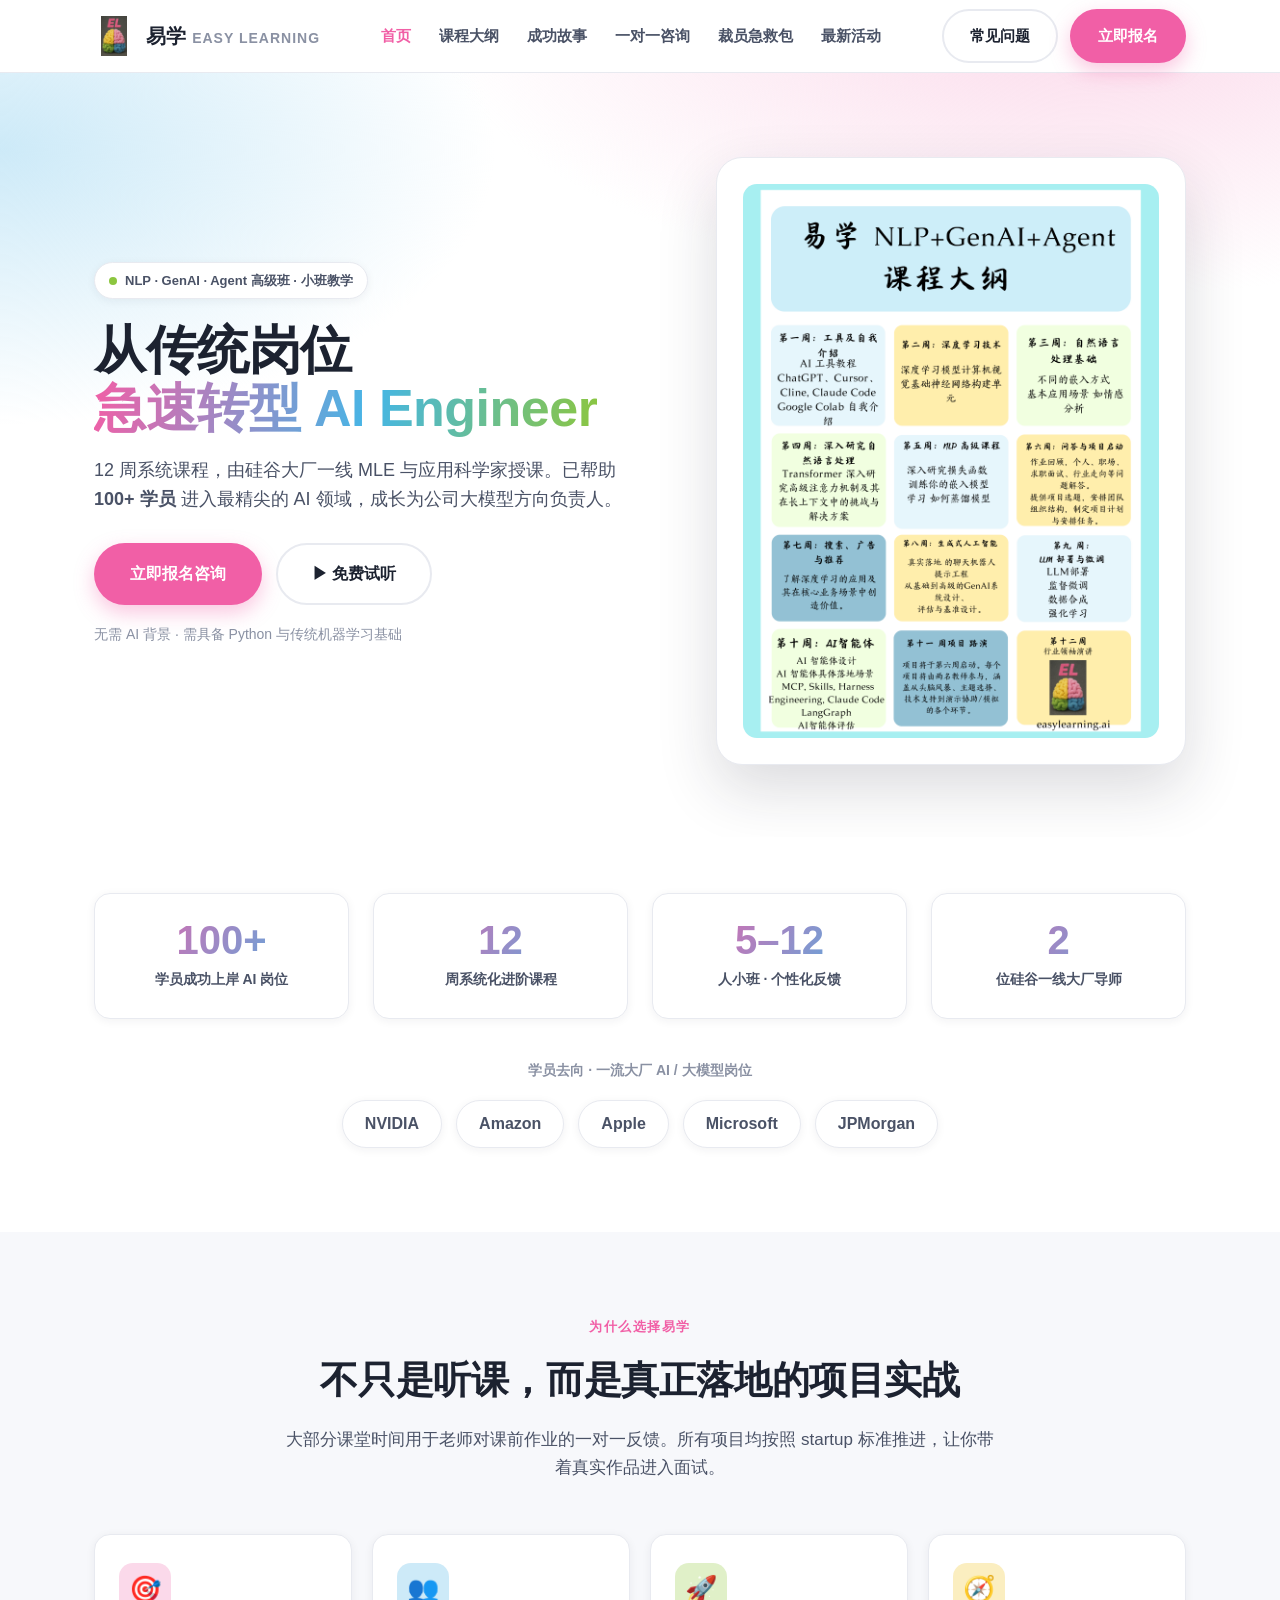
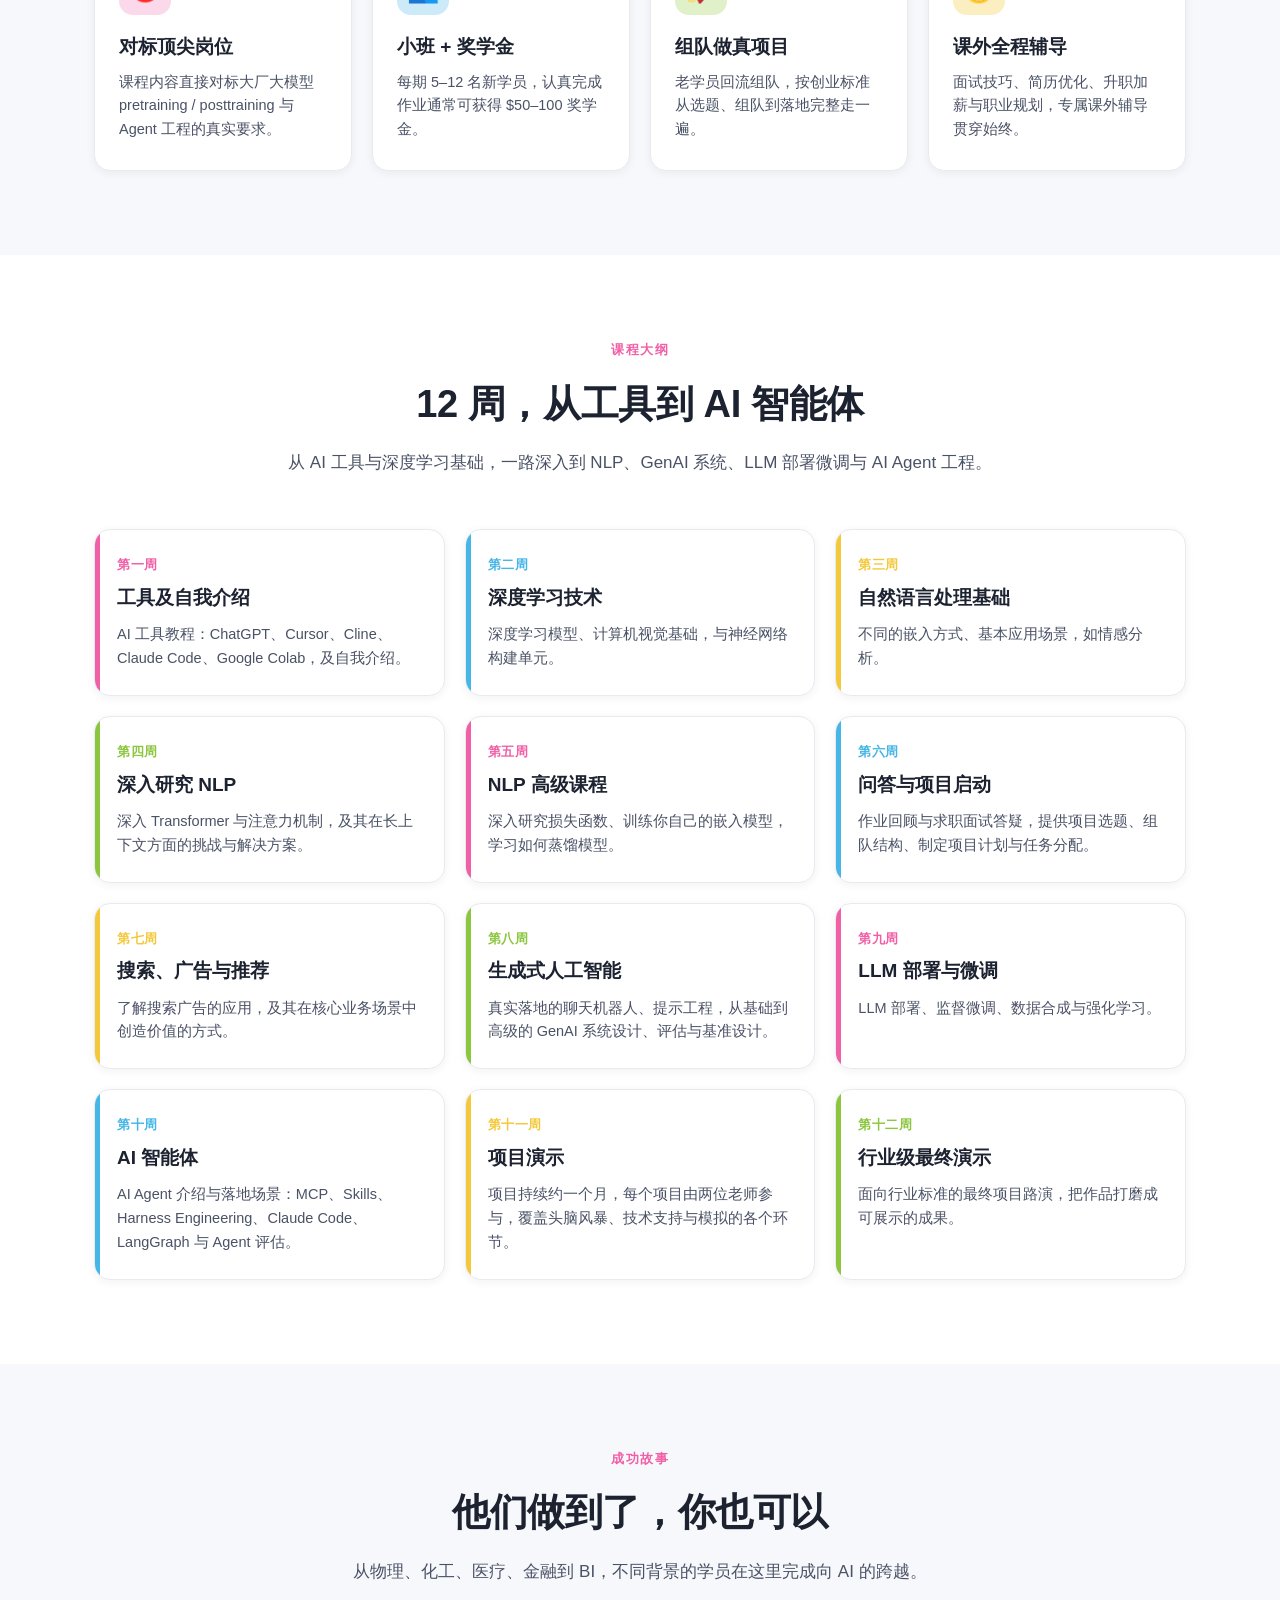
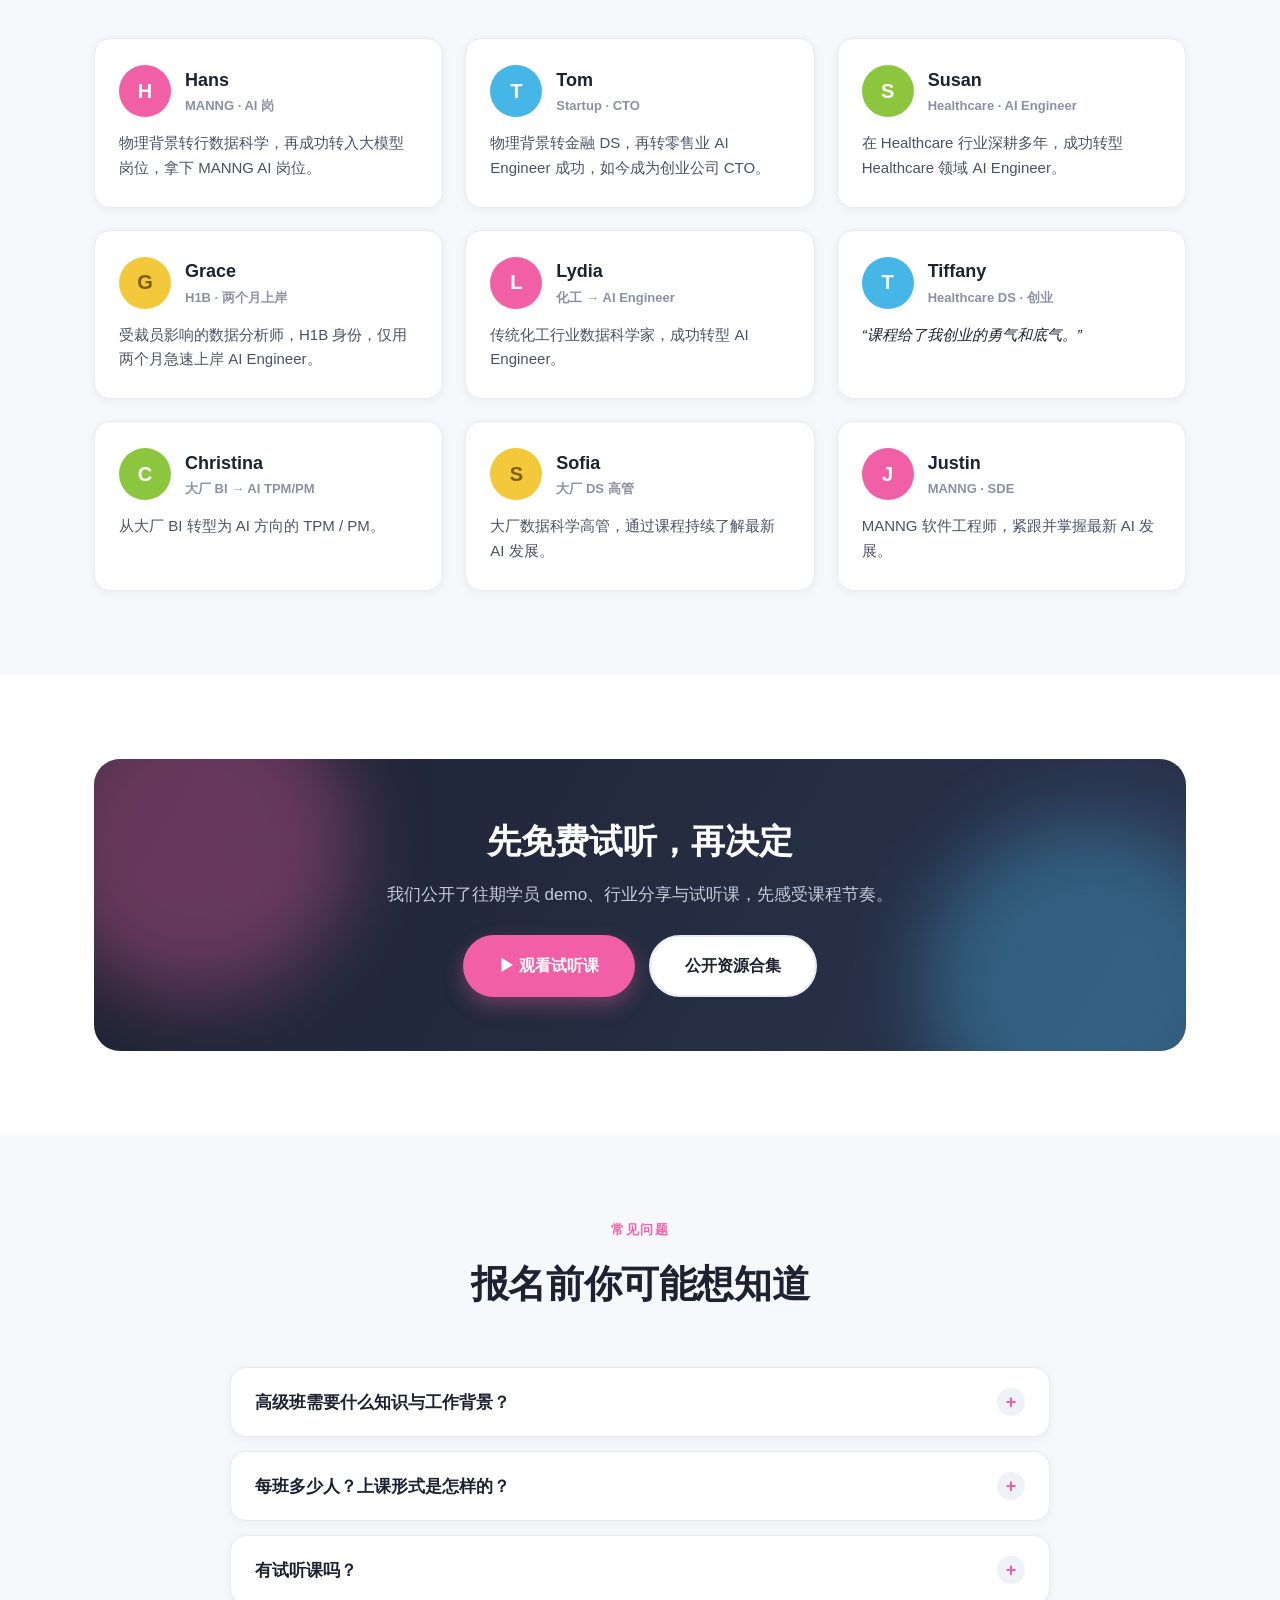
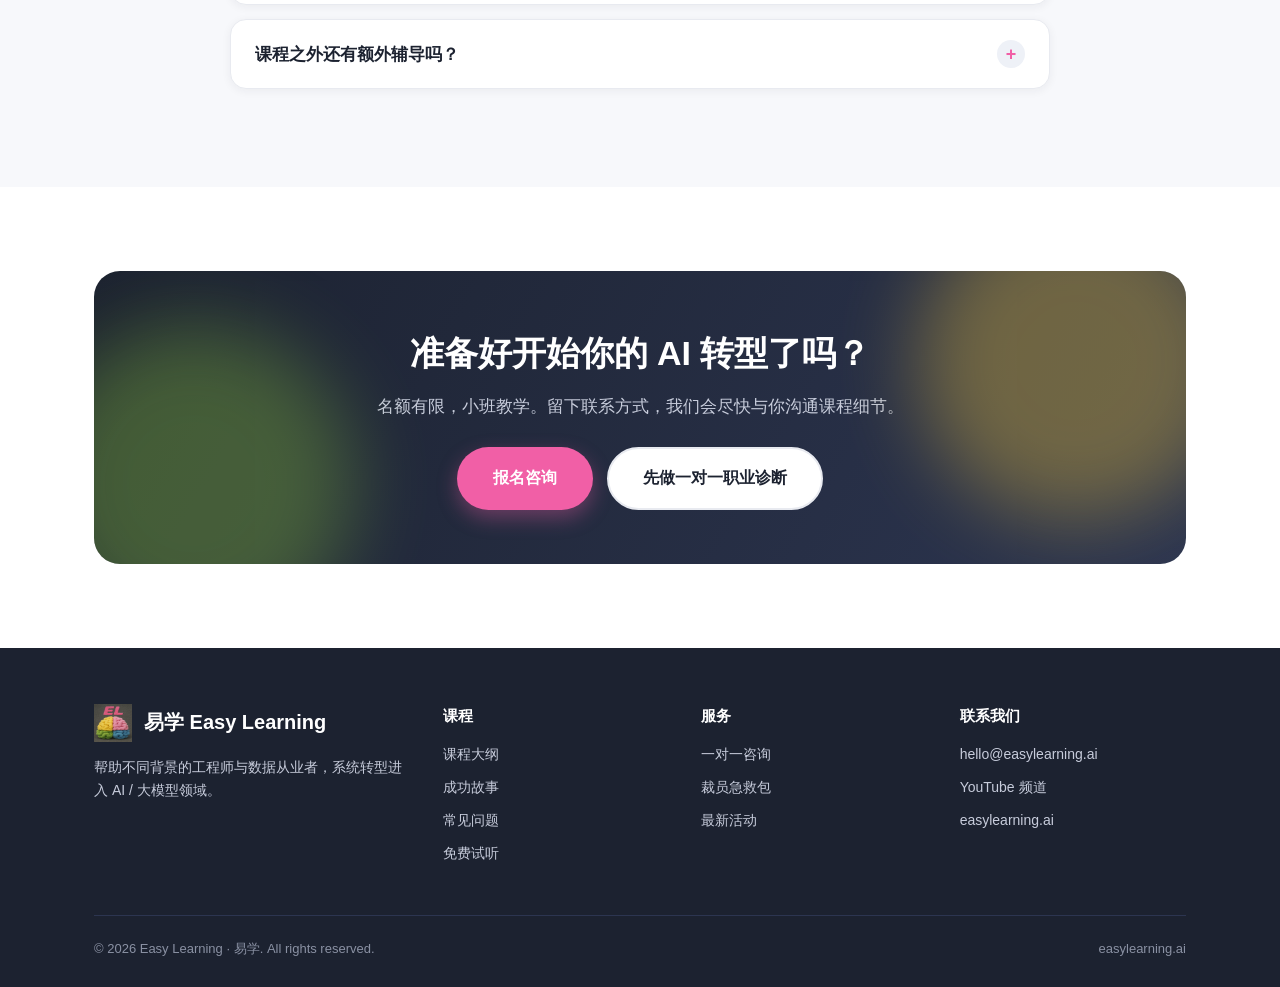
==== index.html @ 0535672e "Initialize" ====
<!DOCTYPE html>
<html lang="zh-CN">
<head>
  <meta charset="UTF-8" />
  <meta name="viewport" content="width=device-width, initial-scale=1.0" />
  <title>易学 Easy Learning — NLP + GenAI + Agent 高级班</title>
  <meta name="description" content="易学 Easy Learning：NLP + GenAI + Agent 高级班，已帮助 100+ 学员进入英伟达、亚马逊、苹果、微软、JPMorgan 等顶尖大厂的 AI 岗位。" />
  <link rel="icon" href="assets/img/logo.png" />
  <link rel="stylesheet" href="assets/css/style.css" />
</head>
<body>

  <!-- ===== Header ===== -->
  <header class="site-header">
    <div class="container nav">
      <a class="brand" href="index.html">
        <img src="assets/img/logo.png" alt="Easy Learning logo" />
        <span>易学 <span class="en">EASY LEARNING</span></span>
      </a>
      <nav class="nav-links">
        <a href="index.html" class="active">首页</a>
        <a href="index.html#syllabus">课程大纲</a>
        <a href="index.html#stories">成功故事</a>
        <a href="consulting.html">一对一咨询</a>
        <a href="layoff.html">裁员急救包</a>
        <a href="events.html">最新活动</a>
      </nav>
      <div class="nav-cta">
        <a href="index.html#faq" class="btn btn-ghost">常见问题</a>
        <a href="#apply" class="btn btn-primary">立即报名</a>
      </div>
      <button class="nav-toggle" aria-label="菜单"><span></span><span></span><span></span></button>
    </div>
  </header>

  <!-- ===== Hero ===== -->
  <section class="hero">
    <div class="container hero-grid">
      <div>
        <span class="eyebrow"><span class="dot"></span>NLP · GenAI · Agent 高级班 · 小班教学</span>
        <h1>从传统岗位<br /><span class="grad">急速转型 AI Engineer</span></h1>
        <p class="lead">
          12 周系统课程，由硅谷大厂一线 MLE 与应用科学家授课。已帮助 <strong>100+ 学员</strong>
          进入最精尖的 AI 领域，成长为公司大模型方向负责人。
        </p>
        <div class="hero-actions">
          <a href="#apply" class="btn btn-primary btn-lg">立即报名咨询</a>
          <a href="#trial" class="btn btn-ghost btn-lg">▶ 免费试听</a>
        </div>
        <p class="hero-note">无需 AI 背景 · 需具备 Python 与传统机器学习基础</p>
      </div>
      <div class="hero-card reveal">
        <img src="assets/img/syllabus.png" alt="NLP GenAI Agent 课程大纲" />
      </div>
    </div>
  </section>

  <!-- ===== Stats ===== -->
  <section class="section" style="padding-top:56px;">
    <div class="container">
      <div class="stats">
        <div class="stat reveal"><div class="num">100+</div><div class="lbl">学员成功上岸 AI 岗位</div></div>
        <div class="stat reveal"><div class="num">12</div><div class="lbl">周系统化进阶课程</div></div>
        <div class="stat reveal"><div class="num">5–12</div><div class="lbl">人小班 · 个性化反馈</div></div>
        <div class="stat reveal"><div class="num">2</div><div class="lbl">位硅谷一线大厂导师</div></div>
      </div>
      <div class="logos reveal">
        <div class="cap">学员去向 · 一流大厂 AI / 大模型岗位</div>
        <div class="logo-row">
          <span class="logo-chip">NVIDIA</span>
          <span class="logo-chip">Amazon</span>
          <span class="logo-chip">Apple</span>
          <span class="logo-chip">Microsoft</span>
          <span class="logo-chip">JPMorgan</span>
        </div>
      </div>
    </div>
  </section>

  <!-- ===== Why ===== -->
  <section class="section alt">
    <div class="container">
      <div class="section-head reveal">
        <div class="kicker">为什么选择易学</div>
        <h2>不只是听课，而是真正落地的项目实战</h2>
        <p>大部分课堂时间用于老师对课前作业的一对一反馈。所有项目均按照 startup 标准推进，让你带着真实作品进入面试。</p>
      </div>
      <div class="services">
        <div class="service reveal">
          <div class="ico" style="background:var(--pink-soft);color:var(--pink)">🎯</div>
          <h3>对标顶尖岗位</h3>
          <p>课程内容直接对标大厂大模型 pretraining / posttraining 与 Agent 工程的真实要求。</p>
        </div>
        <div class="service reveal">
          <div class="ico" style="background:var(--blue-soft);color:var(--blue)">👥</div>
          <h3>小班 + 奖学金</h3>
          <p>每期 5–12 名新学员，认真完成作业通常可获得 $50–100 奖学金。</p>
        </div>
        <div class="service reveal">
          <div class="ico" style="background:var(--green-soft);color:var(--green)">🚀</div>
          <h3>组队做真项目</h3>
          <p>老学员回流组队，按创业标准从选题、组队到落地完整走一遍。</p>
        </div>
        <div class="service reveal">
          <div class="ico" style="background:var(--yellow-soft);color:#c79a16">🧭</div>
          <h3>课外全程辅导</h3>
          <p>面试技巧、简历优化、升职加薪与职业规划，专属课外辅导贯穿始终。</p>
        </div>
      </div>
    </div>
  </section>

  <!-- ===== Syllabus ===== -->
  <section class="section" id="syllabus">
    <div class="container">
      <div class="section-head reveal">
        <div class="kicker">课程大纲</div>
        <h2>12 周，从工具到 AI 智能体</h2>
        <p>从 AI 工具与深度学习基础，一路深入到 NLP、GenAI 系统、LLM 部署微调与 AI Agent 工程。</p>
      </div>
      <div class="syllabus">
        <div class="week reveal" style="--c:var(--pink)"><div class="wk">第一周</div><h3>工具及自我介绍</h3><p>AI 工具教程：ChatGPT、Cursor、Cline、Claude Code、Google Colab，及自我介绍。</p></div>
        <div class="week reveal" style="--c:var(--blue)"><div class="wk">第二周</div><h3>深度学习技术</h3><p>深度学习模型、计算机视觉基础，与神经网络构建单元。</p></div>
        <div class="week reveal" style="--c:var(--yellow)"><div class="wk">第三周</div><h3>自然语言处理基础</h3><p>不同的嵌入方式、基本应用场景，如情感分析。</p></div>
        <div class="week reveal" style="--c:var(--green)"><div class="wk">第四周</div><h3>深入研究 NLP</h3><p>深入 Transformer 与注意力机制，及其在长上下文方面的挑战与解决方案。</p></div>
        <div class="week reveal" style="--c:var(--pink)"><div class="wk">第五周</div><h3>NLP 高级课程</h3><p>深入研究损失函数、训练你自己的嵌入模型，学习如何蒸馏模型。</p></div>
        <div class="week reveal" style="--c:var(--blue)"><div class="wk">第六周</div><h3>问答与项目启动</h3><p>作业回顾与求职面试答疑，提供项目选题、组队结构、制定项目计划与任务分配。</p></div>
        <div class="week reveal" style="--c:var(--yellow)"><div class="wk">第七周</div><h3>搜索、广告与推荐</h3><p>了解搜索广告的应用，及其在核心业务场景中创造价值的方式。</p></div>
        <div class="week reveal" style="--c:var(--green)"><div class="wk">第八周</div><h3>生成式人工智能</h3><p>真实落地的聊天机器人、提示工程，从基础到高级的 GenAI 系统设计、评估与基准设计。</p></div>
        <div class="week reveal" style="--c:var(--pink)"><div class="wk">第九周</div><h3>LLM 部署与微调</h3><p>LLM 部署、监督微调、数据合成与强化学习。</p></div>
        <div class="week reveal" style="--c:var(--blue)"><div class="wk">第十周</div><h3>AI 智能体</h3><p>AI Agent 介绍与落地场景：MCP、Skills、Harness Engineering、Claude Code、LangGraph 与 Agent 评估。</p></div>
        <div class="week reveal" style="--c:var(--yellow)"><div class="wk">第十一周</div><h3>项目演示</h3><p>项目持续约一个月，每个项目由两位老师参与，覆盖头脑风暴、技术支持与模拟的各个环节。</p></div>
        <div class="week reveal" style="--c:var(--green)"><div class="wk">第十二周</div><h3>行业级最终演示</h3><p>面向行业标准的最终项目路演，把作品打磨成可展示的成果。</p></div>
      </div>
    </div>
  </section>

  <!-- ===== Stories ===== -->
  <section class="section alt" id="stories">
    <div class="container">
      <div class="section-head reveal">
        <div class="kicker">成功故事</div>
        <h2>他们做到了，你也可以</h2>
        <p>从物理、化工、医疗、金融到 BI，不同背景的学员在这里完成向 AI 的跨越。</p>
      </div>
      <div class="stories">
        <div class="story reveal">
          <div class="who"><div class="avatar" style="background:var(--pink)">H</div><div><div class="name">Hans</div><div class="tag">MANNG · AI 岗</div></div></div>
          <p>物理背景转行数据科学，再成功转入大模型岗位，拿下 MANNG AI 岗位。</p>
        </div>
        <div class="story reveal">
          <div class="who"><div class="avatar" style="background:var(--blue)">T</div><div><div class="name">Tom</div><div class="tag">Startup · CTO</div></div></div>
          <p>物理背景转金融 DS，再转零售业 AI Engineer 成功，如今成为创业公司 CTO。</p>
        </div>
        <div class="story reveal">
          <div class="who"><div class="avatar" style="background:var(--green)">S</div><div><div class="name">Susan</div><div class="tag">Healthcare · AI Engineer</div></div></div>
          <p>在 Healthcare 行业深耕多年，成功转型 Healthcare 领域 AI Engineer。</p>
        </div>
        <div class="story reveal">
          <div class="who"><div class="avatar" style="background:var(--yellow);color:#7a5e00">G</div><div><div class="name">Grace</div><div class="tag">H1B · 两个月上岸</div></div></div>
          <p>受裁员影响的数据分析师，H1B 身份，仅用两个月急速上岸 AI Engineer。</p>
        </div>
        <div class="story reveal">
          <div class="who"><div class="avatar" style="background:var(--pink)">L</div><div><div class="name">Lydia</div><div class="tag">化工 → AI Engineer</div></div></div>
          <p>传统化工行业数据科学家，成功转型 AI Engineer。</p>
        </div>
        <div class="story reveal">
          <div class="who"><div class="avatar" style="background:var(--blue)">T</div><div><div class="name">Tiffany</div><div class="tag">Healthcare DS · 创业</div></div></div>
          <p class="quote">“课程给了我创业的勇气和底气。”</p>
        </div>
        <div class="story reveal">
          <div class="who"><div class="avatar" style="background:var(--green)">C</div><div><div class="name">Christina</div><div class="tag">大厂 BI → AI TPM/PM</div></div></div>
          <p>从大厂 BI 转型为 AI 方向的 TPM / PM。</p>
        </div>
        <div class="story reveal">
          <div class="who"><div class="avatar" style="background:var(--yellow);color:#7a5e00">S</div><div><div class="name">Sofia</div><div class="tag">大厂 DS 高管</div></div></div>
          <p>大厂数据科学高管，通过课程持续了解最新 AI 发展。</p>
        </div>
        <div class="story reveal">
          <div class="who"><div class="avatar" style="background:var(--pink)">J</div><div><div class="name">Justin</div><div class="tag">MANNG · SDE</div></div></div>
          <p>MANNG 软件工程师，紧跟并掌握最新 AI 发展。</p>
        </div>
      </div>
    </div>
  </section>

  <!-- ===== Trial ===== -->
  <section class="section" id="trial">
    <div class="container">
      <div class="cta-band reveal">
        <div class="blob" style="background:var(--pink);left:-60px;top:-80px;"></div>
        <div class="blob" style="background:var(--blue);right:-60px;bottom:-90px;"></div>
        <h2>先免费试听，再决定</h2>
        <p>我们公开了往期学员 demo、行业分享与试听课，先感受课程节奏。</p>
        <div class="actions">
          <a href="https://www.youtube.com/watch?v=CqvQjghuv-I&list=PLTrXzjvaj80YMJQVzphciMIalMmECx3Dy&index=22" target="_blank" rel="noopener" class="btn btn-primary btn-lg">▶ 观看试听课</a>
          <a href="https://www.youtube.com/playlist?list=PLTrXzjvaj80YMJQVzphciMIalMmECx3Dy" target="_blank" rel="noopener" class="btn btn-ghost btn-lg">公开资源合集</a>
        </div>
      </div>
    </div>
  </section>

  <!-- ===== FAQ ===== -->
  <section class="section alt" id="faq">
    <div class="container">
      <div class="section-head reveal">
        <div class="kicker">常见问题</div>
        <h2>报名前你可能想知道</h2>
      </div>
      <div class="faq">
        <div class="faq-item reveal">
          <button class="faq-q">高级班需要什么知识与工作背景？<span class="ico">+</span></button>
          <div class="faq-a"><div class="inner">我们希望学员具备基础的 Python 知识，以及传统机器学习建模经验（如线性回归、逻辑回归、树模型、XGBoost 等）。</div></div>
        </div>
        <div class="faq-item reveal">
          <button class="faq-q">每班多少人？上课形式是怎样的？<span class="ico">+</span></button>
          <div class="faq-a"><div class="inner">每期采用小班教学，5–12 名新学员。大部分课堂时间用于老师对课前作业的一对一反馈，并依据完成情况发放奖学金——认真完成作业的学员通常可获得 $50–100。老学员回流则一起组队做项目，通常只有几个人；老师不为其作业评分、也无奖学金，但优秀项目可能获得项目奖金。我们所有项目都按 startup 标准推进。</div></div>
        </div>
        <div class="faq-item reveal">
          <button class="faq-q">有试听课吗？<span class="ico">+</span></button>
          <div class="faq-a"><div class="inner">有！你可以在这里观看试听课：<a href="https://www.youtube.com/watch?v=CqvQjghuv-I&list=PLTrXzjvaj80YMJQVzphciMIalMmECx3Dy&index=22" target="_blank" rel="noopener">YouTube 试听课</a>。此外，我们的公开资源整理在 <a href="https://www.youtube.com/playlist?list=PLTrXzjvaj80YMJQVzphciMIalMmECx3Dy" target="_blank" rel="noopener">这个播放列表</a>，包含往期学员 demo、行业分享等。</div></div>
        </div>
        <div class="faq-item reveal">
          <button class="faq-q">课程之外还有额外辅导吗？<span class="ico">+</span></button>
          <div class="faq-a"><div class="inner">有。我们提供专属课外辅导，包括面试技巧、简历优化、升职加薪与职业规划。<a href="consulting.html">了解一对一咨询服务 →</a></div></div>
        </div>
      </div>
    </div>
  </section>

  <!-- ===== Apply / CTA ===== -->
  <section class="section" id="apply">
    <div class="container">
      <div class="cta-band reveal">
        <div class="blob" style="background:var(--green);left:-60px;bottom:-80px;"></div>
        <div class="blob" style="background:var(--yellow);right:-50px;top:-70px;"></div>
        <h2>准备好开始你的 AI 转型了吗？</h2>
        <p>名额有限，小班教学。留下联系方式，我们会尽快与你沟通课程细节。</p>
        <div class="actions">
          <a href="mailto:hello@easylearning.ai?subject=NLP+GenAI+Agent 高级班报名咨询" class="btn btn-primary btn-lg">报名咨询</a>
          <a href="consulting.html" class="btn btn-ghost btn-lg">先做一对一职业诊断</a>
        </div>
      </div>
    </div>
  </section>

  <!-- ===== Footer ===== -->
  <footer class="site-footer">
    <div class="container">
      <div class="foot-grid">
        <div>
          <div class="foot-brand"><img src="assets/img/logo.png" alt="" />易学 Easy Learning</div>
          <p>帮助不同背景的工程师与数据从业者，系统转型进入 AI / 大模型领域。</p>
        </div>
        <div class="foot-col">
          <h4>课程</h4>
          <a href="index.html#syllabus">课程大纲</a>
          <a href="index.html#stories">成功故事</a>
          <a href="index.html#faq">常见问题</a>
          <a href="index.html#trial">免费试听</a>
        </div>
        <div class="foot-col">
          <h4>服务</h4>
          <a href="consulting.html">一对一咨询</a>
          <a href="layoff.html">裁员急救包</a>
          <a href="events.html">最新活动</a>
        </div>
        <div class="foot-col">
          <h4>联系我们</h4>
          <a href="mailto:hello@easylearning.ai">hello@easylearning.ai</a>
          <a href="https://www.youtube.com/playlist?list=PLTrXzjvaj80YMJQVzphciMIalMmECx3Dy" target="_blank" rel="noopener">YouTube 频道</a>
          <a href="https://easylearning.ai" target="_blank" rel="noopener">easylearning.ai</a>
        </div>
      </div>
      <div class="foot-bottom">
        <span>© 2026 Easy Learning · 易学. All rights reserved.</span>
        <span>easylearning.ai</span>
      </div>
    </div>
  </footer>

  <script src="assets/js/main.js"></script>
</body>
</html>
---- assets/css/style.css ----
/* ===== Easy Learning — Design System ===== */
:root {
  /* Brand palette (from the fluffy brain logo) */
  --pink:   #f15fa6;
  --pink-soft: #fbd9ea;
  --yellow: #f4c83b;
  --yellow-soft: #fbeec0;
  --green:  #8cc63f;
  --green-soft: #e0f0c8;
  --blue:   #45b6e6;
  --blue-soft: #cdeaf8;

  --ink:    #1c2230;
  --ink-2:  #4a5266;
  --muted:  #8a91a3;
  --line:   #e8eaf0;
  --bg:     #ffffff;
  --bg-2:   #f7f8fb;
  --bg-3:   #eef1f7;

  --radius: 16px;
  --radius-lg: 26px;
  --shadow-sm: 0 2px 10px rgba(28,34,48,.06);
  --shadow:    0 10px 30px rgba(28,34,48,.10);
  --shadow-lg: 0 24px 60px rgba(28,34,48,.16);

  --maxw: 1140px;
  --font: "PingFang SC", "Hiragino Sans GB", "Microsoft YaHei", -apple-system,
          BlinkMacSystemFont, "Segoe UI", Roboto, Helvetica, Arial, sans-serif;
}

* { box-sizing: border-box; }
html { scroll-behavior: smooth; }
body {
  margin: 0;
  font-family: var(--font);
  color: var(--ink);
  background: var(--bg);
  line-height: 1.65;
  -webkit-font-smoothing: antialiased;
  text-rendering: optimizeLegibility;
}
img { max-width: 100%; display: block; }
a { color: inherit; text-decoration: none; }

.container { width: 100%; max-width: var(--maxw); margin: 0 auto; padding: 0 24px; }

/* ===== Buttons ===== */
.btn {
  display: inline-flex; align-items: center; gap: 8px;
  padding: 13px 26px; border-radius: 999px;
  font-weight: 700; font-size: 15px; cursor: pointer;
  border: 2px solid transparent; transition: transform .15s ease, box-shadow .15s ease, background .15s ease;
  white-space: nowrap;
}
.btn:active { transform: translateY(1px); }
.btn-primary { background: var(--pink); color: #fff; box-shadow: 0 8px 20px rgba(241,95,166,.35); }
.btn-primary:hover { transform: translateY(-2px); box-shadow: 0 12px 26px rgba(241,95,166,.45); }
.btn-ghost { background: #fff; color: var(--ink); border-color: var(--line); }
.btn-ghost:hover { border-color: var(--blue); color: var(--blue); transform: translateY(-2px); }
.btn-dark { background: var(--ink); color: #fff; }
.btn-dark:hover { transform: translateY(-2px); box-shadow: var(--shadow); }
.btn-lg { padding: 16px 34px; font-size: 16px; }

/* ===== Header / Nav ===== */
.site-header {
  position: sticky; top: 0; z-index: 50;
  background: rgba(255,255,255,.85);
  backdrop-filter: saturate(180%) blur(12px);
  border-bottom: 1px solid var(--line);
}
.nav { display: flex; align-items: center; justify-content: space-between; height: 72px; }
.brand { display: flex; align-items: center; gap: 12px; font-weight: 800; font-size: 20px; letter-spacing: .2px; }
.brand img { width: 40px; height: 40px; object-fit: contain; }
.brand .en { color: var(--muted); font-weight: 700; font-size: 14px; letter-spacing: 1px; }
.nav-links { display: flex; align-items: center; gap: 28px; }
.nav-links a { color: var(--ink-2); font-weight: 600; font-size: 15px; transition: color .15s; }
.nav-links a:hover, .nav-links a.active { color: var(--pink); }
.nav-cta { display: flex; align-items: center; gap: 12px; }
.nav-toggle { display: none; background: none; border: 0; cursor: pointer; padding: 8px; }
.nav-toggle span { display: block; width: 24px; height: 2px; background: var(--ink); margin: 5px 0; border-radius: 2px; transition: .2s; }

/* ===== Hero ===== */
.hero { position: relative; overflow: hidden; padding: 84px 0 72px; background:
  radial-gradient(1100px 500px at 85% -10%, var(--pink-soft), transparent 60%),
  radial-gradient(900px 500px at 0% 10%, var(--blue-soft), transparent 55%),
  var(--bg); }
.hero-grid { display: grid; grid-template-columns: 1.1fr .9fr; gap: 48px; align-items: center; }
.eyebrow {
  display: inline-flex; align-items: center; gap: 8px;
  background: #fff; border: 1px solid var(--line); color: var(--ink-2);
  padding: 7px 14px; border-radius: 999px; font-weight: 700; font-size: 13px;
  box-shadow: var(--shadow-sm);
}
.eyebrow .dot { width: 8px; height: 8px; border-radius: 50%; background: var(--green); }
.hero h1 { font-size: 52px; line-height: 1.12; margin: 22px 0 18px; letter-spacing: -.5px; }
.hero h1 .grad { background: linear-gradient(100deg, var(--pink), var(--blue) 55%, var(--green));
  -webkit-background-clip: text; background-clip: text; color: transparent; }
.hero p.lead { font-size: 18px; color: var(--ink-2); margin: 0 0 28px; max-width: 540px; }
.hero-actions { display: flex; gap: 14px; flex-wrap: wrap; }
.hero-note { margin-top: 18px; color: var(--muted); font-size: 14px; }

.hero-card {
  background: #fff; border-radius: var(--radius-lg); box-shadow: var(--shadow-lg);
  padding: 26px; border: 1px solid var(--line); position: relative;
}
.hero-card img { border-radius: 14px; }
.hero-blob { position: absolute; border-radius: 50%; filter: blur(8px); opacity: .55; z-index: 0; }

/* ===== Section scaffolding ===== */
.section { padding: 84px 0; }
.section.alt { background: var(--bg-2); }
.section-head { text-align: center; max-width: 720px; margin: 0 auto 52px; }
.section-head .kicker { color: var(--pink); font-weight: 800; letter-spacing: 1.5px; font-size: 13px; text-transform: uppercase; }
.section-head h2 { font-size: 38px; margin: 12px 0 14px; letter-spacing: -.4px; }
.section-head p { color: var(--ink-2); font-size: 17px; margin: 0; }

/* ===== Stats / Logos ===== */
.stats { display: grid; grid-template-columns: repeat(4, 1fr); gap: 24px; }
.stat { text-align: center; padding: 26px 16px; background: #fff; border: 1px solid var(--line); border-radius: var(--radius); box-shadow: var(--shadow-sm); }
.stat .num { font-size: 40px; font-weight: 800; line-height: 1; background: linear-gradient(120deg, var(--pink), var(--blue)); -webkit-background-clip: text; background-clip: text; color: transparent; }
.stat .lbl { color: var(--ink-2); margin-top: 8px; font-weight: 600; font-size: 14px; }

.logos { margin-top: 40px; text-align: center; }
.logos .cap { color: var(--muted); font-size: 14px; font-weight: 600; margin-bottom: 18px; }
.logo-row { display: flex; flex-wrap: wrap; justify-content: center; gap: 14px; }
.logo-chip { padding: 10px 22px; border-radius: 999px; background: #fff; border: 1px solid var(--line); font-weight: 800; color: var(--ink-2); font-size: 16px; box-shadow: var(--shadow-sm); }

/* ===== Syllabus grid ===== */
.syllabus { display: grid; grid-template-columns: repeat(3, 1fr); gap: 20px; }
.week {
  background: #fff; border-radius: var(--radius); padding: 24px 22px; border: 1px solid var(--line);
  box-shadow: var(--shadow-sm); transition: transform .18s ease, box-shadow .18s ease; position: relative; overflow: hidden;
}
.week:hover { transform: translateY(-4px); box-shadow: var(--shadow); }
.week::before { content: ""; position: absolute; left: 0; top: 0; bottom: 0; width: 5px; background: var(--c, var(--pink)); }
.week .wk { font-weight: 800; font-size: 13px; color: var(--c, var(--pink)); letter-spacing: .5px; }
.week h3 { margin: 6px 0 10px; font-size: 19px; }
.week p { margin: 0; color: var(--ink-2); font-size: 14.5px; }

/* ===== Stories ===== */
.stories { display: grid; grid-template-columns: repeat(3, 1fr); gap: 22px; }
.story {
  background: #fff; border-radius: var(--radius); padding: 26px 24px; border: 1px solid var(--line);
  box-shadow: var(--shadow-sm); transition: transform .18s, box-shadow .18s;
}
.story:hover { transform: translateY(-4px); box-shadow: var(--shadow); }
.story .who { display: flex; align-items: center; gap: 14px; margin-bottom: 14px; }
.avatar { width: 52px; height: 52px; border-radius: 50%; display: grid; place-items: center; color: #fff; font-weight: 800; font-size: 20px; flex: none; }
.story .name { font-weight: 800; font-size: 18px; }
.story .tag { color: var(--muted); font-size: 13px; font-weight: 600; }
.story p { margin: 0; color: var(--ink-2); font-size: 15px; }
.story .quote { font-style: italic; color: var(--ink); }

/* ===== FAQ ===== */
.faq { max-width: 820px; margin: 0 auto; }
.faq-item { background: #fff; border: 1px solid var(--line); border-radius: var(--radius); margin-bottom: 14px; overflow: hidden; box-shadow: var(--shadow-sm); }
.faq-q { display: flex; justify-content: space-between; align-items: center; gap: 16px; width: 100%; text-align: left; background: none; border: 0; cursor: pointer; padding: 20px 24px; font-size: 17px; font-weight: 700; color: var(--ink); }
.faq-q .ico { flex: none; width: 28px; height: 28px; border-radius: 50%; background: var(--bg-3); display: grid; place-items: center; font-size: 18px; transition: transform .2s, background .2s; color: var(--pink); }
.faq-item.open .faq-q .ico { transform: rotate(45deg); background: var(--pink); color: #fff; }
.faq-a { max-height: 0; overflow: hidden; transition: max-height .28s ease; }
.faq-a .inner { padding: 0 24px 22px; color: var(--ink-2); font-size: 15.5px; }
.faq-a a { color: var(--blue); font-weight: 600; text-decoration: underline; word-break: break-all; }

/* ===== Teachers ===== */
.teachers { display: grid; grid-template-columns: repeat(2, 1fr); gap: 26px; }
.teacher { background: #fff; border: 1px solid var(--line); border-radius: var(--radius-lg); padding: 30px; box-shadow: var(--shadow-sm); display: flex; gap: 22px; }
.teacher .face { width: 84px; height: 84px; border-radius: 22px; flex: none; display: grid; place-items: center; color: #fff; font-weight: 800; font-size: 34px; }
.teacher h3 { margin: 0 0 4px; font-size: 22px; }
.teacher .role { color: var(--pink); font-weight: 700; font-size: 14px; margin-bottom: 10px; }
.teacher p { margin: 0; color: var(--ink-2); font-size: 15px; }

/* ===== Service cards ===== */
.services { display: grid; grid-template-columns: repeat(4, 1fr); gap: 20px; }
.service { background: #fff; border: 1px solid var(--line); border-radius: var(--radius); padding: 28px 24px; box-shadow: var(--shadow-sm); transition: transform .18s, box-shadow .18s; }
.service:hover { transform: translateY(-4px); box-shadow: var(--shadow); }
.service .ico { width: 52px; height: 52px; border-radius: 14px; display: grid; place-items: center; font-size: 26px; margin-bottom: 16px; }
.service h3 { margin: 0 0 8px; font-size: 19px; }
.service p { margin: 0; color: var(--ink-2); font-size: 14.5px; }

/* ===== CTA band ===== */
.cta-band { background: linear-gradient(120deg, var(--ink), #2c3550); color: #fff; border-radius: var(--radius-lg); padding: 54px; text-align: center; position: relative; overflow: hidden; }
.cta-band h2 { font-size: 34px; margin: 0 0 12px; }
.cta-band p { color: #c7ccdb; font-size: 17px; margin: 0 0 26px; }
.cta-band .actions { display: flex; gap: 14px; justify-content: center; flex-wrap: wrap; }
.cta-band .blob { position: absolute; width: 320px; height: 320px; border-radius: 50%; filter: blur(40px); opacity: .35; }

/* ===== Page hero (sub pages) ===== */
.page-hero { padding: 70px 0 50px; text-align: center; background:
  radial-gradient(800px 360px at 50% -20%, var(--blue-soft), transparent 60%); }
.page-hero .eyebrow { margin-bottom: 18px; }
.page-hero h1 { font-size: 46px; margin: 0 0 14px; letter-spacing: -.5px; }
.page-hero p { color: var(--ink-2); font-size: 18px; max-width: 640px; margin: 0 auto; }

/* ===== Events ===== */
.events { display: grid; grid-template-columns: repeat(2, 1fr); gap: 24px; }
.event { background: #fff; border: 1px solid var(--line); border-radius: var(--radius-lg); overflow: hidden; box-shadow: var(--shadow-sm); transition: transform .18s, box-shadow .18s; display: flex; flex-direction: column; }
.event:hover { transform: translateY(-4px); box-shadow: var(--shadow); }
.event .banner { height: 130px; display: flex; align-items: flex-end; padding: 18px; color: #fff; font-weight: 800; font-size: 13px; letter-spacing: 1px; }
.event .body { padding: 24px; flex: 1; display: flex; flex-direction: column; }
.event .meta { color: var(--muted); font-weight: 700; font-size: 13px; margin-bottom: 8px; }
.event h3 { margin: 0 0 10px; font-size: 21px; }
.event p { margin: 0 0 18px; color: var(--ink-2); font-size: 15px; flex: 1; }

/* ===== Steps (layoff) ===== */
.steps { display: grid; grid-template-columns: repeat(4, 1fr); gap: 20px; counter-reset: step; }
.step { background: #fff; border: 1px solid var(--line); border-radius: var(--radius); padding: 26px 22px; box-shadow: var(--shadow-sm); position: relative; }
.step .n { width: 40px; height: 40px; border-radius: 12px; display: grid; place-items: center; font-weight: 800; color: #fff; font-size: 18px; margin-bottom: 14px; }
.step h3 { margin: 0 0 8px; font-size: 18px; }
.step p { margin: 0; color: var(--ink-2); font-size: 14.5px; }

/* ===== Checklist ===== */
.checklist { display: grid; grid-template-columns: repeat(2, 1fr); gap: 16px 32px; max-width: 860px; margin: 0 auto; }
.check { display: flex; gap: 14px; align-items: flex-start; background: #fff; border: 1px solid var(--line); border-radius: var(--radius); padding: 18px 20px; box-shadow: var(--shadow-sm); }
.check .tick { flex: none; width: 26px; height: 26px; border-radius: 50%; background: var(--green); color: #fff; display: grid; place-items: center; font-weight: 800; font-size: 15px; }
.check h4 { margin: 0 0 3px; font-size: 16px; }
.check p { margin: 0; color: var(--ink-2); font-size: 14px; }

/* ===== Footer ===== */
.site-footer { background: var(--ink); color: #c7ccdb; padding: 56px 0 28px; }
.foot-grid { display: grid; grid-template-columns: 1.4fr 1fr 1fr 1fr; gap: 32px; }
.foot-brand { display: flex; align-items: center; gap: 12px; color: #fff; font-weight: 800; font-size: 20px; margin-bottom: 14px; }
.foot-brand img { width: 38px; height: 38px; }
.site-footer p { font-size: 14px; margin: 0 0 8px; }
.foot-col h4 { color: #fff; font-size: 15px; margin: 0 0 14px; }
.foot-col a { display: block; color: #c7ccdb; font-size: 14px; margin-bottom: 10px; transition: color .15s; }
.foot-col a:hover { color: var(--pink); }
.foot-bottom { border-top: 1px solid #2c3550; margin-top: 40px; padding-top: 22px; display: flex; justify-content: space-between; flex-wrap: wrap; gap: 10px; font-size: 13px; color: var(--muted); }

/* ===== Reveal animation ===== */
.reveal { opacity: 0; transform: translateY(20px); transition: opacity .6s ease, transform .6s ease; }
.reveal.in { opacity: 1; transform: none; }

/* ===== Responsive ===== */
@media (max-width: 960px) {
  .hero-grid { grid-template-columns: 1fr; }
  .hero h1 { font-size: 40px; }
  .stats { grid-template-columns: repeat(2, 1fr); }
  .syllabus, .stories, .services, .steps { grid-template-columns: repeat(2, 1fr); }
  .teachers, .events, .checklist { grid-template-columns: 1fr; }
  .foot-grid { grid-template-columns: 1fr 1fr; }
}
@media (max-width: 680px) {
  .nav-links, .nav-cta .btn-ghost { display: none; }
  .nav-toggle { display: block; }
  .nav-links.open { display: flex; position: absolute; top: 72px; left: 0; right: 0; flex-direction: column; background: #fff; padding: 18px 24px; gap: 16px; border-bottom: 1px solid var(--line); box-shadow: var(--shadow); }
  .hero { padding: 56px 0 48px; }
  .hero h1 { font-size: 33px; }
  .section { padding: 60px 0; }
  .section-head h2, .page-hero h1 { font-size: 28px; }
  .syllabus, .stories, .services, .steps, .stats { grid-template-columns: 1fr; }
  .cta-band { padding: 36px 22px; }
  .foot-grid { grid-template-columns: 1fr; }
}
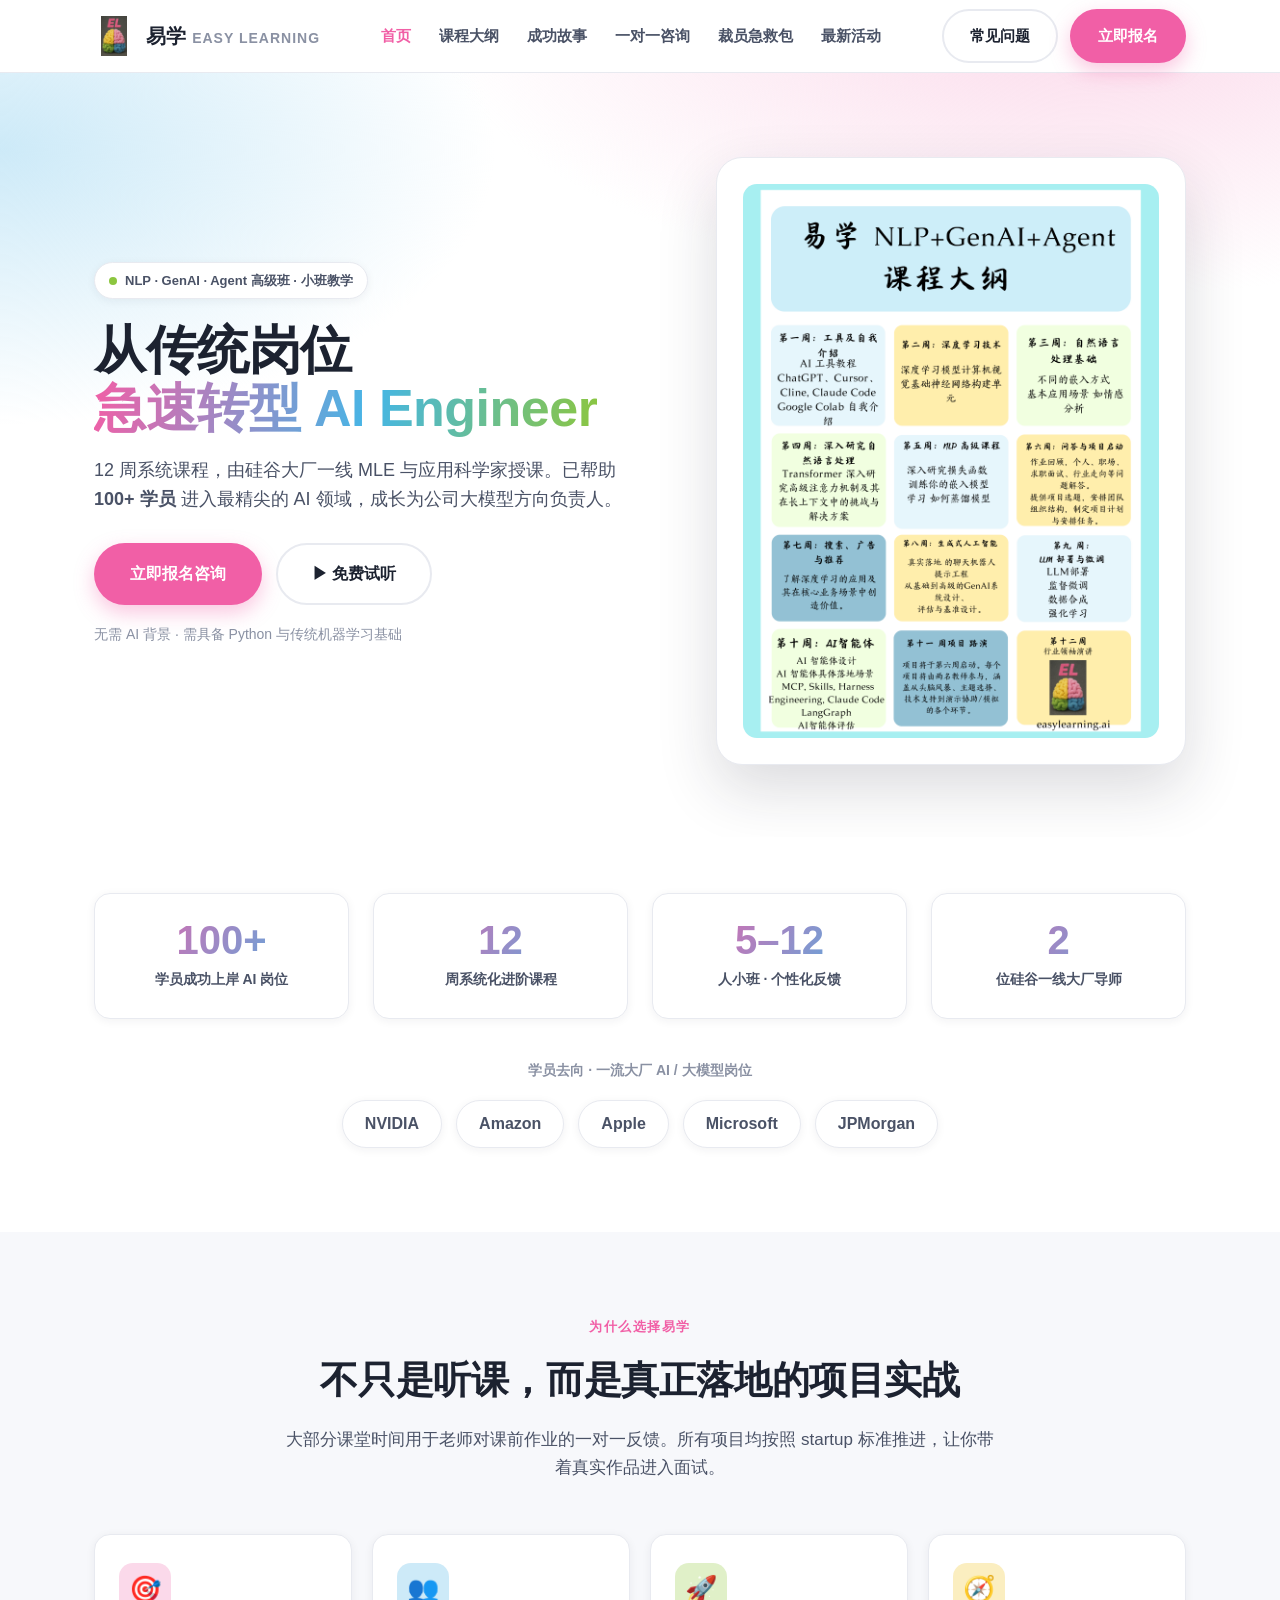
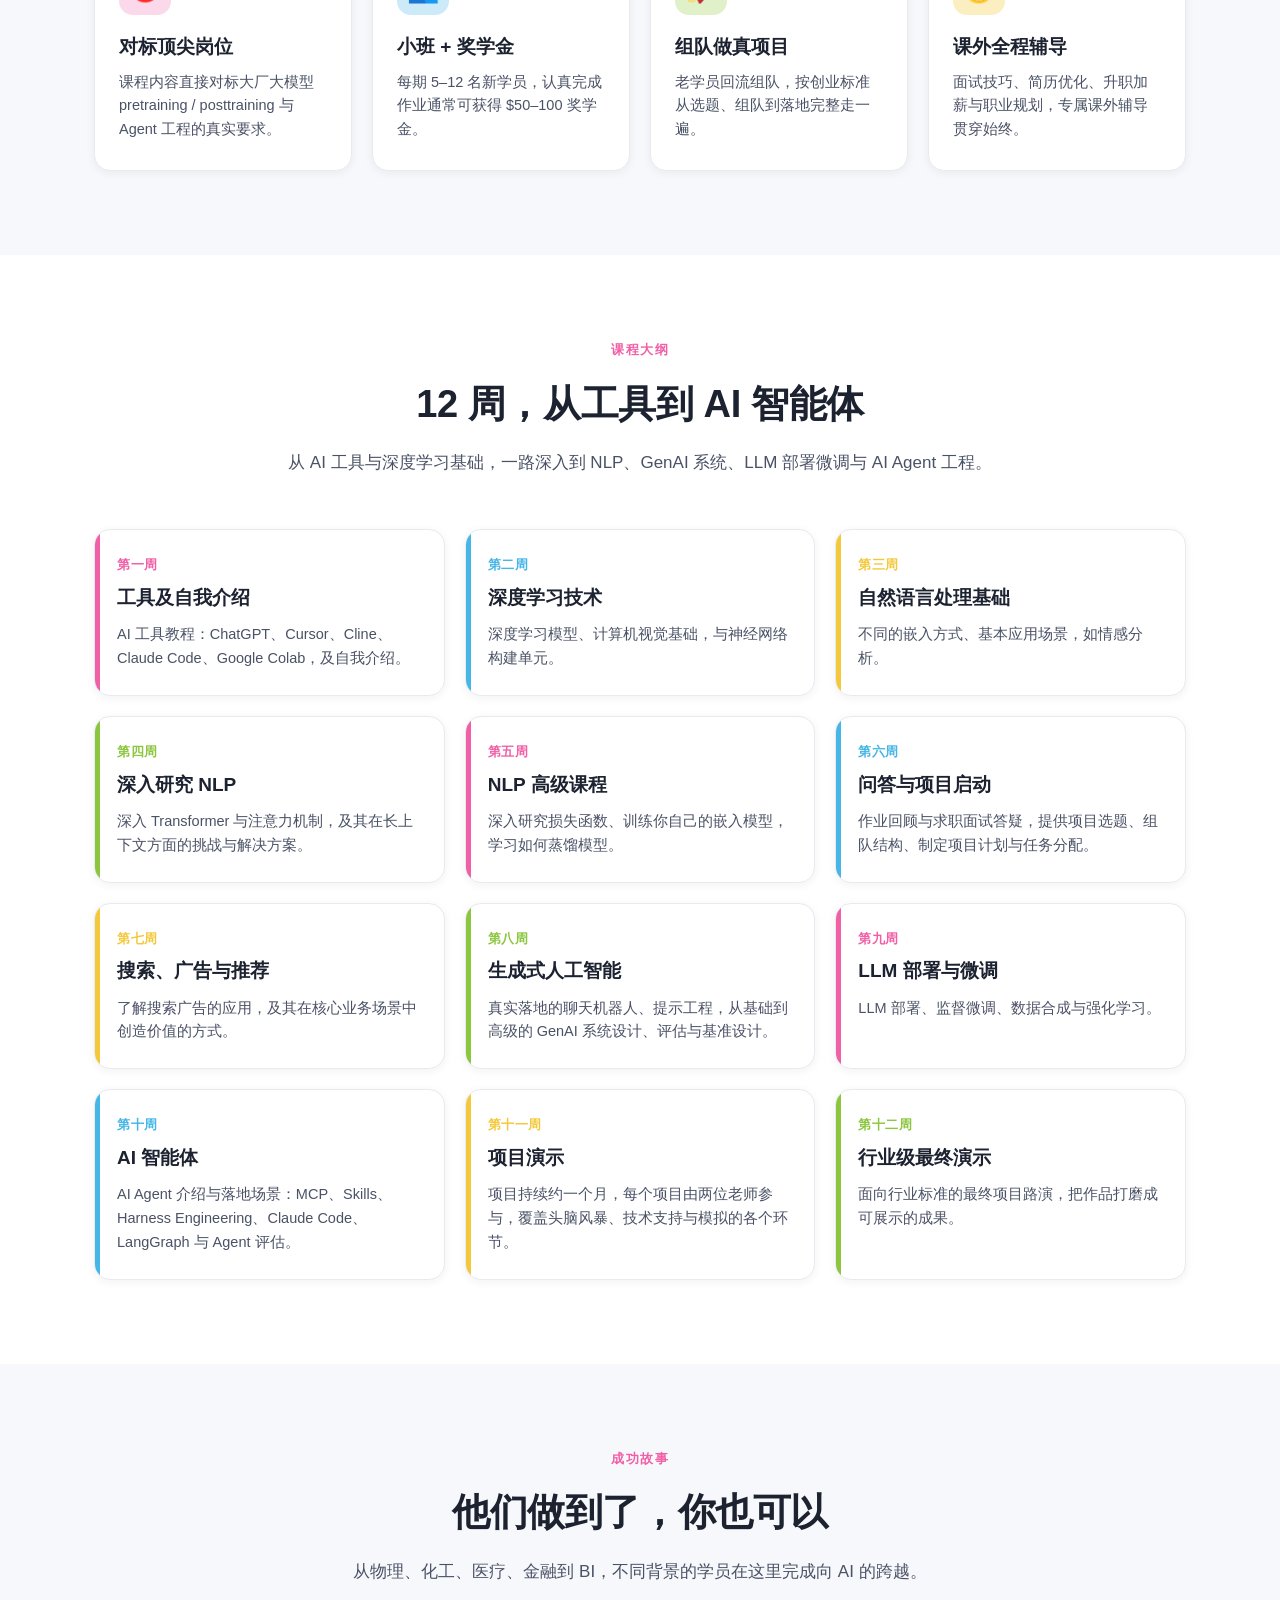
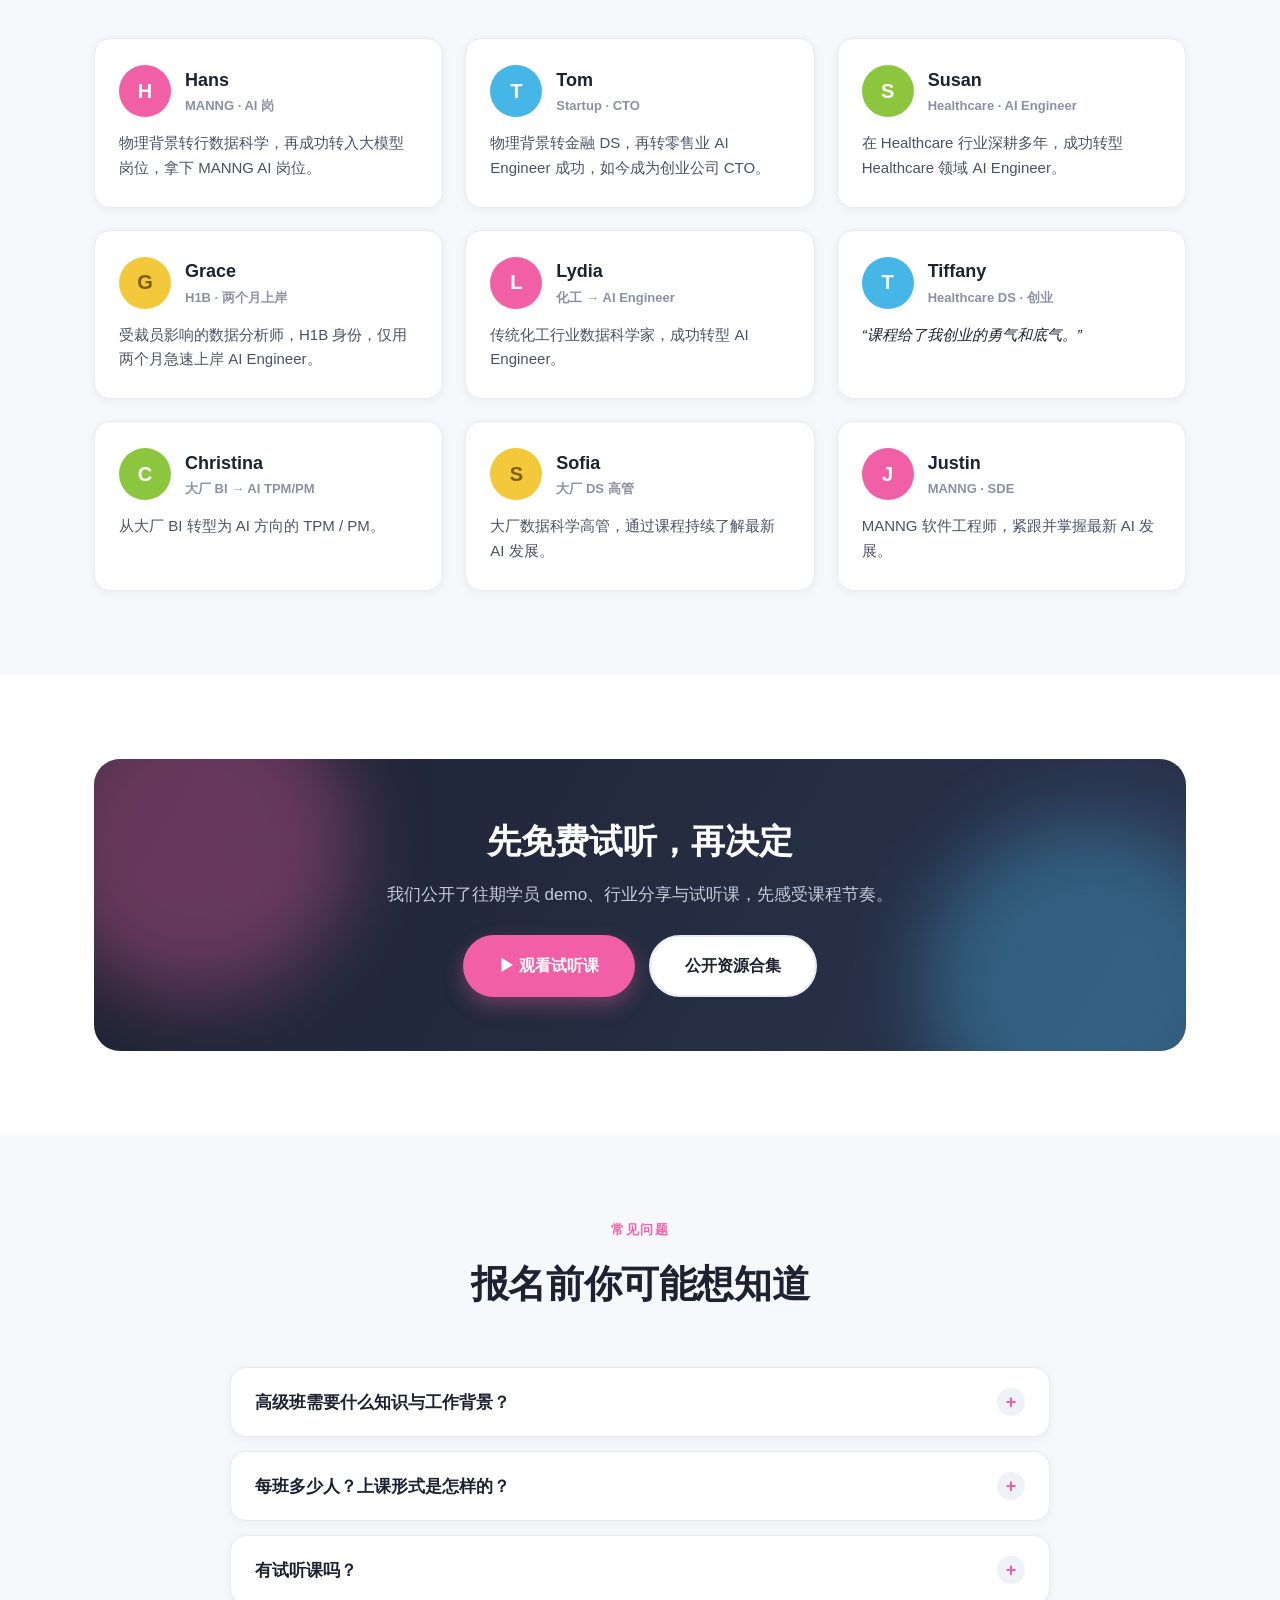
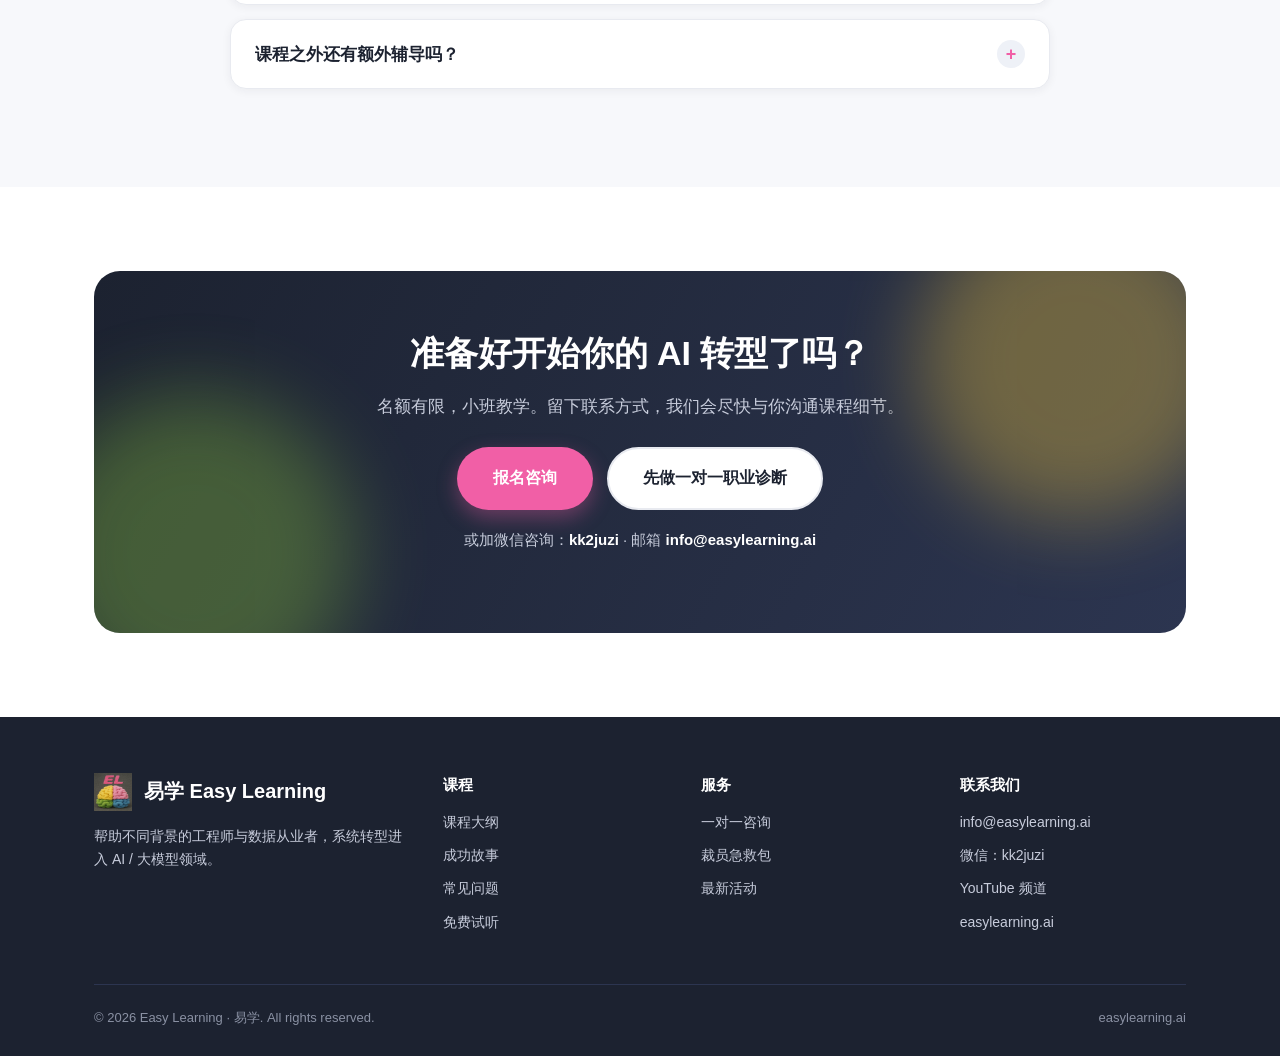
==== commit d3c18876: "Revise contact info" ====
--- a/index.html
+++ b/index.html
@@ -237,9 +237,10 @@
         <h2>准备好开始你的 AI 转型了吗？</h2>
         <p>名额有限，小班教学。留下联系方式，我们会尽快与你沟通课程细节。</p>
         <div class="actions">
-          <a href="mailto:hello@easylearning.ai?subject=NLP+GenAI+Agent 高级班报名咨询" class="btn btn-primary btn-lg">报名咨询</a>
+          <a href="mailto:info@easylearning.ai?subject=NLP+GenAI+Agent 高级班报名咨询" class="btn btn-primary btn-lg">报名咨询</a>
           <a href="consulting.html" class="btn btn-ghost btn-lg">先做一对一职业诊断</a>
         </div>
+        <p style="margin-top:18px;color:#c7ccdb;font-size:15px;">或加微信咨询：<strong style="color:#fff;">kk2juzi</strong> · 邮箱 <strong style="color:#fff;">info@easylearning.ai</strong></p>
       </div>
     </div>
   </section>
@@ -267,7 +268,8 @@
         </div>
         <div class="foot-col">
           <h4>联系我们</h4>
-          <a href="mailto:hello@easylearning.ai">hello@easylearning.ai</a>
+          <a href="mailto:info@easylearning.ai">info@easylearning.ai</a>
+          <span style="display:block;font-size:14px;margin-bottom:10px;">微信：kk2juzi</span>
           <a href="https://www.youtube.com/playlist?list=PLTrXzjvaj80YMJQVzphciMIalMmECx3Dy" target="_blank" rel="noopener">YouTube 频道</a>
           <a href="https://easylearning.ai" target="_blank" rel="noopener">easylearning.ai</a>
         </div>
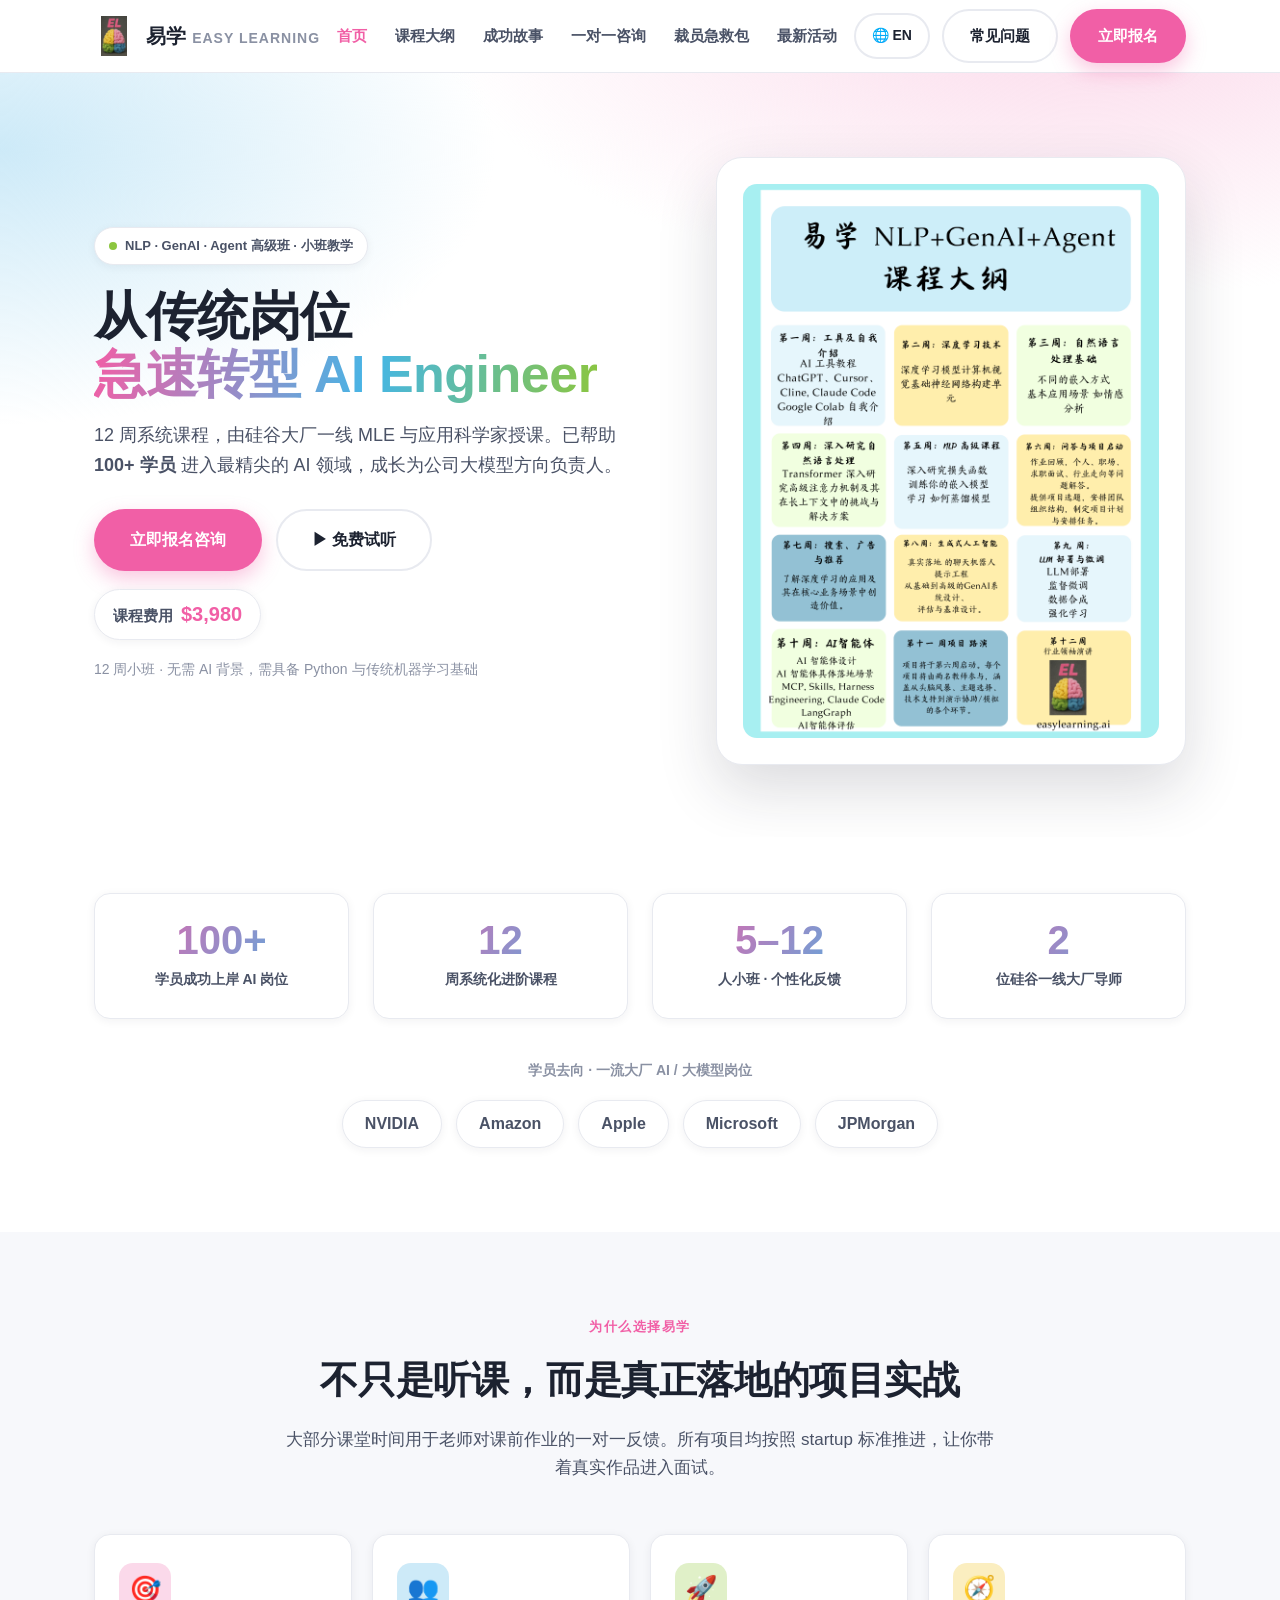
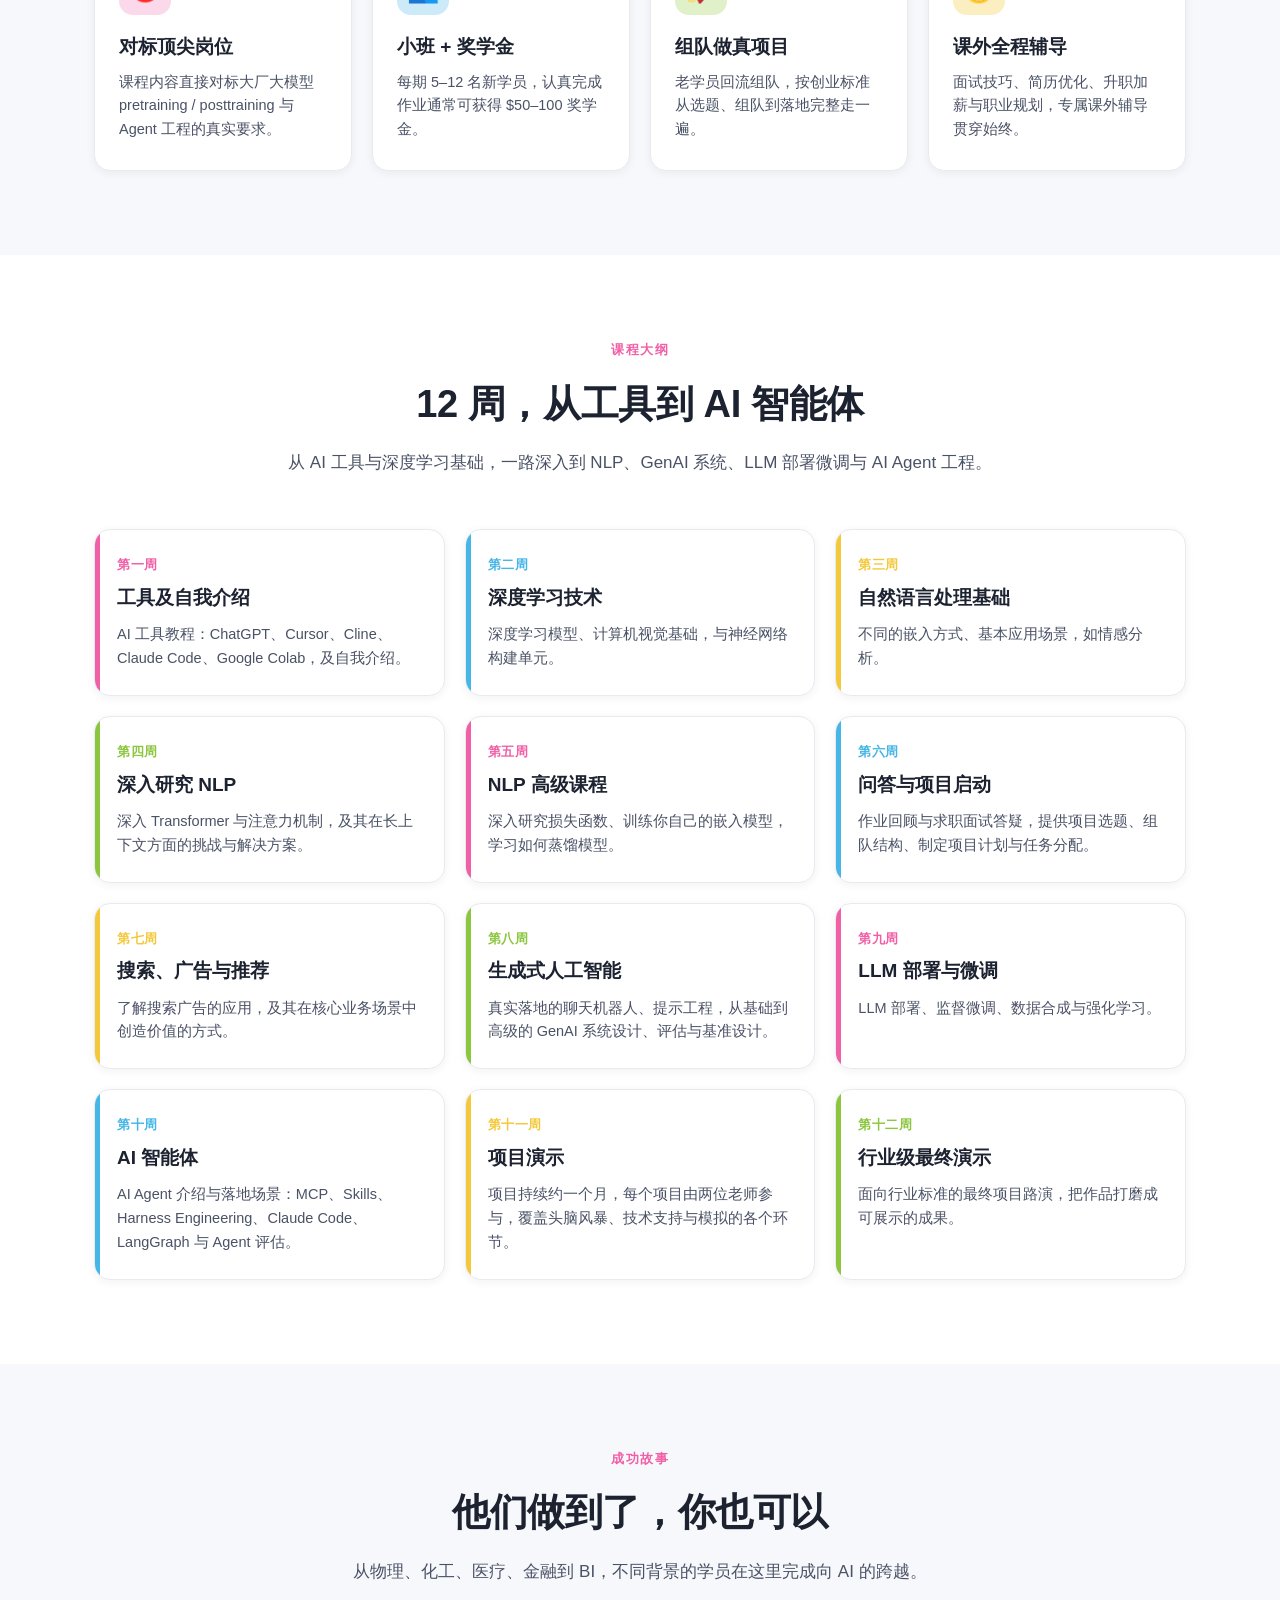
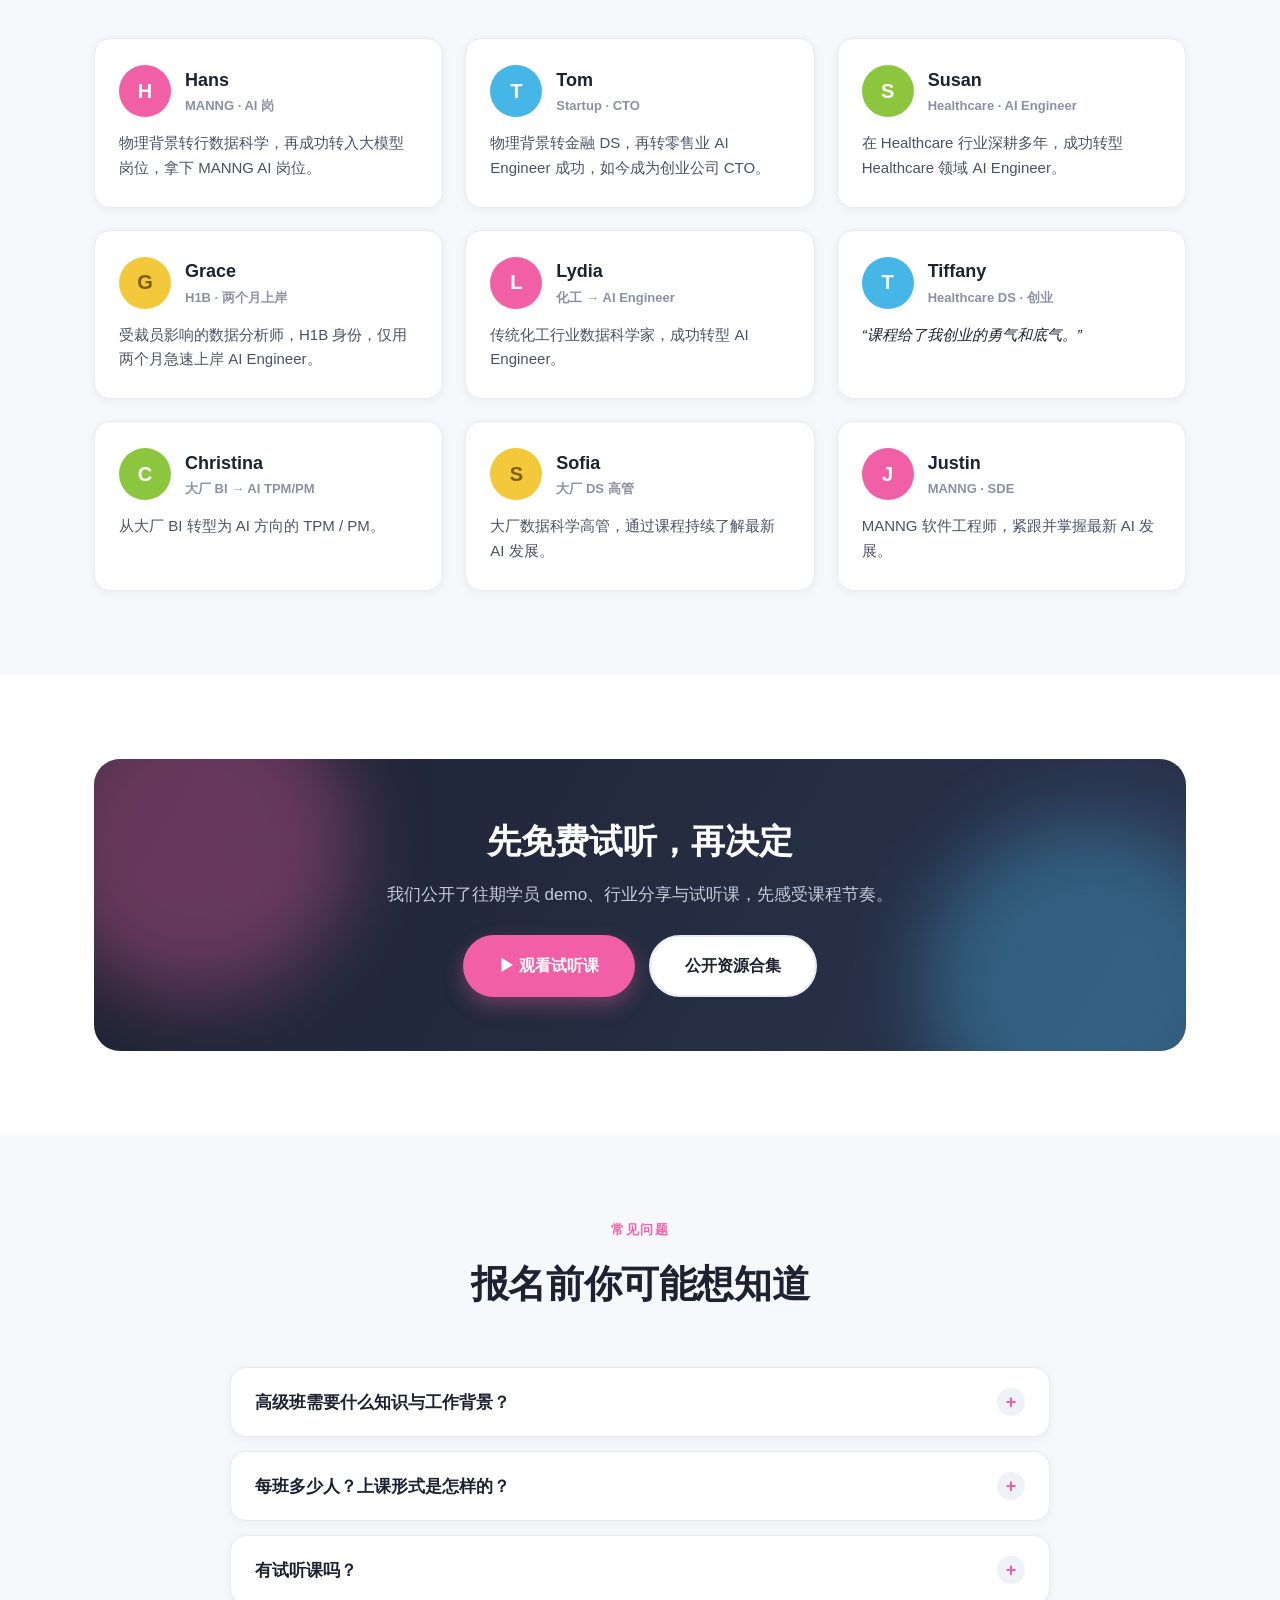
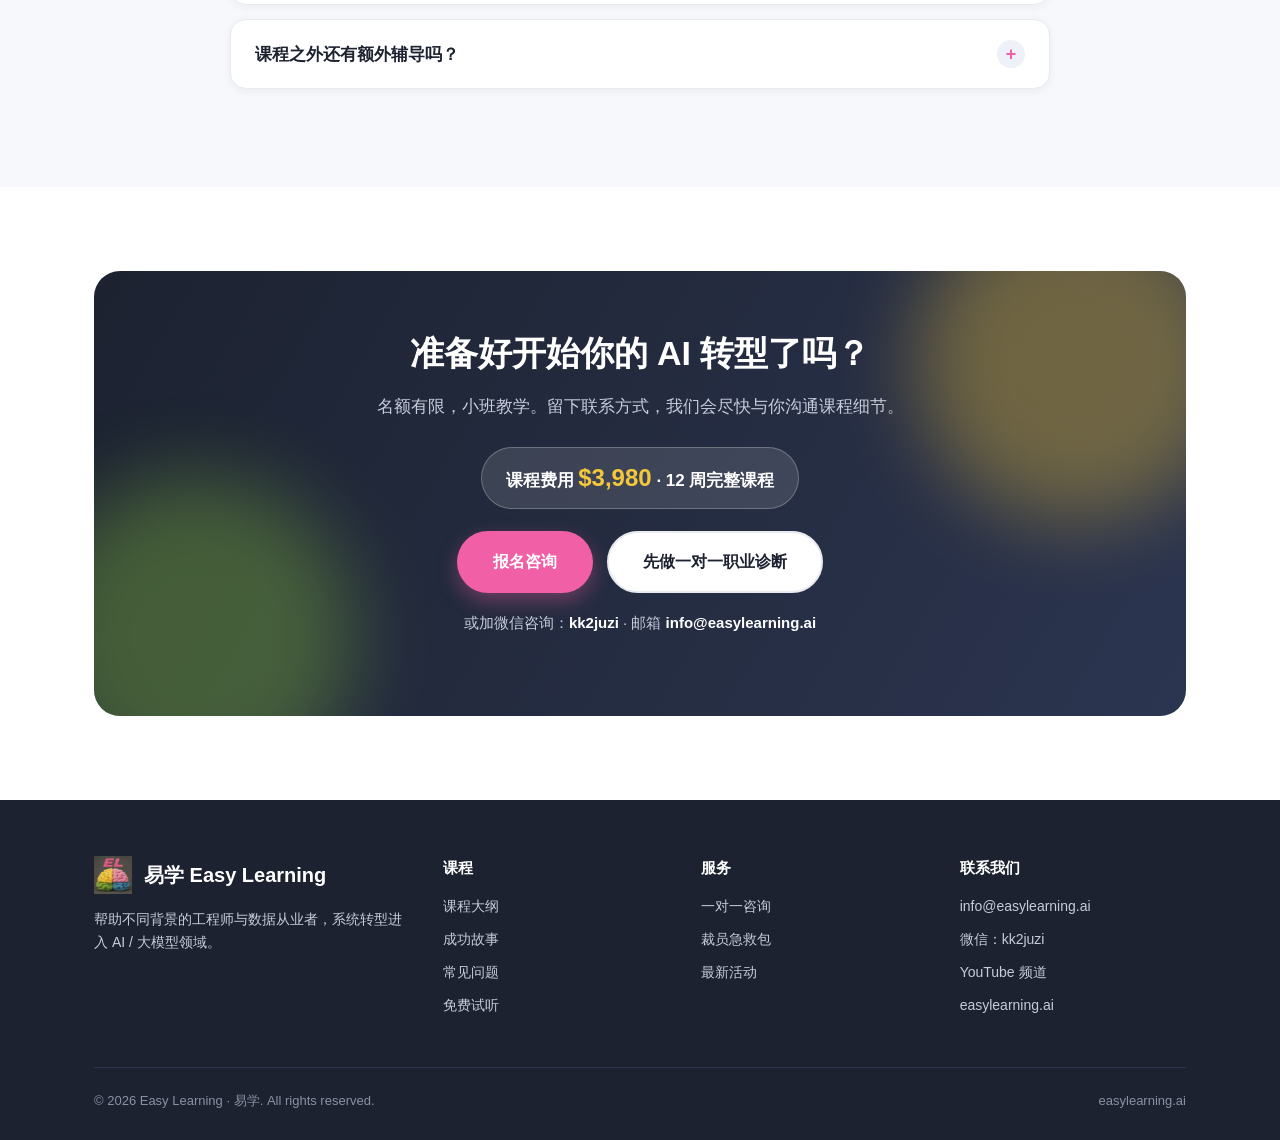
==== commit a3002087: "Add price and English version" ====
--- a/index.html
+++ b/index.html
@@ -26,6 +26,7 @@
         <a href="events.html">最新活动</a>
       </nav>
       <div class="nav-cta">
+        <a href="index.en.html" class="btn lang-btn" title="English">🌐 EN</a>
         <a href="index.html#faq" class="btn btn-ghost">常见问题</a>
         <a href="#apply" class="btn btn-primary">立即报名</a>
       </div>
@@ -47,7 +48,8 @@
           <a href="#apply" class="btn btn-primary btn-lg">立即报名咨询</a>
           <a href="#trial" class="btn btn-ghost btn-lg">▶ 免费试听</a>
         </div>
-        <p class="hero-note">无需 AI 背景 · 需具备 Python 与传统机器学习基础</p>
+        <div style="margin-top:18px;"><span class="price-pill">课程费用 <strong>$3,980</strong></span></div>
+        <p class="hero-note">12 周小班 · 无需 AI 背景，需具备 Python 与传统机器学习基础</p>
       </div>
       <div class="hero-card reveal">
         <img src="assets/img/syllabus.png" alt="NLP GenAI Agent 课程大纲" />
@@ -236,6 +238,7 @@
         <div class="blob" style="background:var(--yellow);right:-50px;top:-70px;"></div>
         <h2>准备好开始你的 AI 转型了吗？</h2>
         <p>名额有限，小班教学。留下联系方式，我们会尽快与你沟通课程细节。</p>
+        <div class="price">课程费用 <strong>$3,980</strong> · 12 周完整课程</div>
         <div class="actions">
           <a href="mailto:info@easylearning.ai?subject=NLP+GenAI+Agent 高级班报名咨询" class="btn btn-primary btn-lg">报名咨询</a>
           <a href="consulting.html" class="btn btn-ghost btn-lg">先做一对一职业诊断</a>
--- a/assets/css/style.css
+++ b/assets/css/style.css
@@ -61,6 +61,8 @@
 .btn-dark { background: var(--ink); color: #fff; }
 .btn-dark:hover { transform: translateY(-2px); box-shadow: var(--shadow); }
 .btn-lg { padding: 16px 34px; font-size: 16px; }
+.lang-btn { background: #fff; color: var(--ink); border: 2px solid var(--line); padding: 9px 16px; font-size: 14px; }
+.lang-btn:hover { border-color: var(--pink); color: var(--pink); transform: translateY(-2px); }
 
 /* ===== Header / Nav ===== */
 .site-header {
@@ -183,6 +185,12 @@
 .cta-band h2 { font-size: 34px; margin: 0 0 12px; }
 .cta-band p { color: #c7ccdb; font-size: 17px; margin: 0 0 26px; }
 .cta-band .actions { display: flex; gap: 14px; justify-content: center; flex-wrap: wrap; }
+.cta-band .price { display: inline-block; background: rgba(255,255,255,.12); border: 1px solid rgba(255,255,255,.25); color: #fff; padding: 10px 24px; border-radius: 999px; font-size: 17px; font-weight: 600; margin-bottom: 22px; }
+.cta-band .price strong { color: var(--yellow); font-size: 24px; font-weight: 800; }
+
+/* Pricing chip in hero / sections */
+.price-pill { display: inline-flex; align-items: baseline; gap: 8px; background: #fff; border: 1px solid var(--line); box-shadow: var(--shadow-sm); padding: 8px 18px; border-radius: 999px; font-weight: 700; font-size: 15px; color: var(--ink-2); }
+.price-pill strong { color: var(--pink); font-size: 20px; font-weight: 800; }
 .cta-band .blob { position: absolute; width: 320px; height: 320px; border-radius: 50%; filter: blur(40px); opacity: .35; }
 
 /* ===== Page hero (sub pages) ===== */
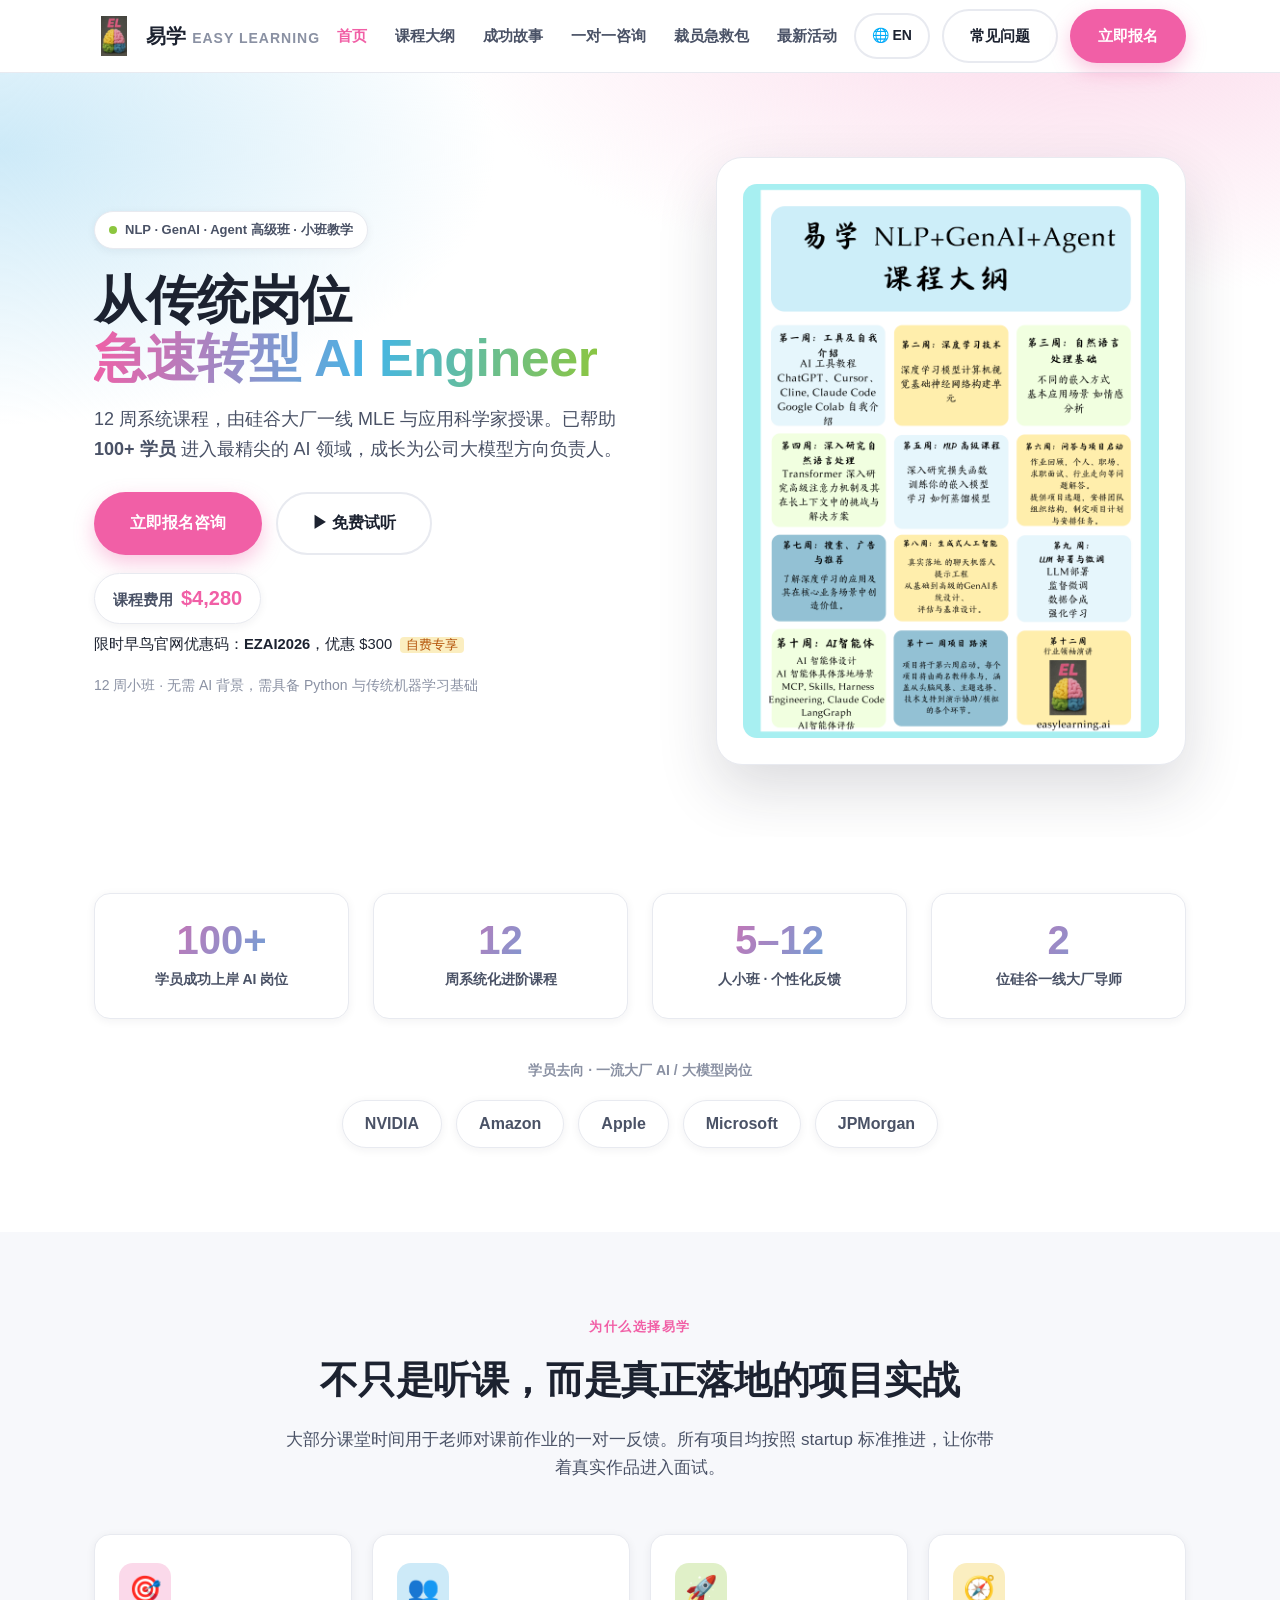
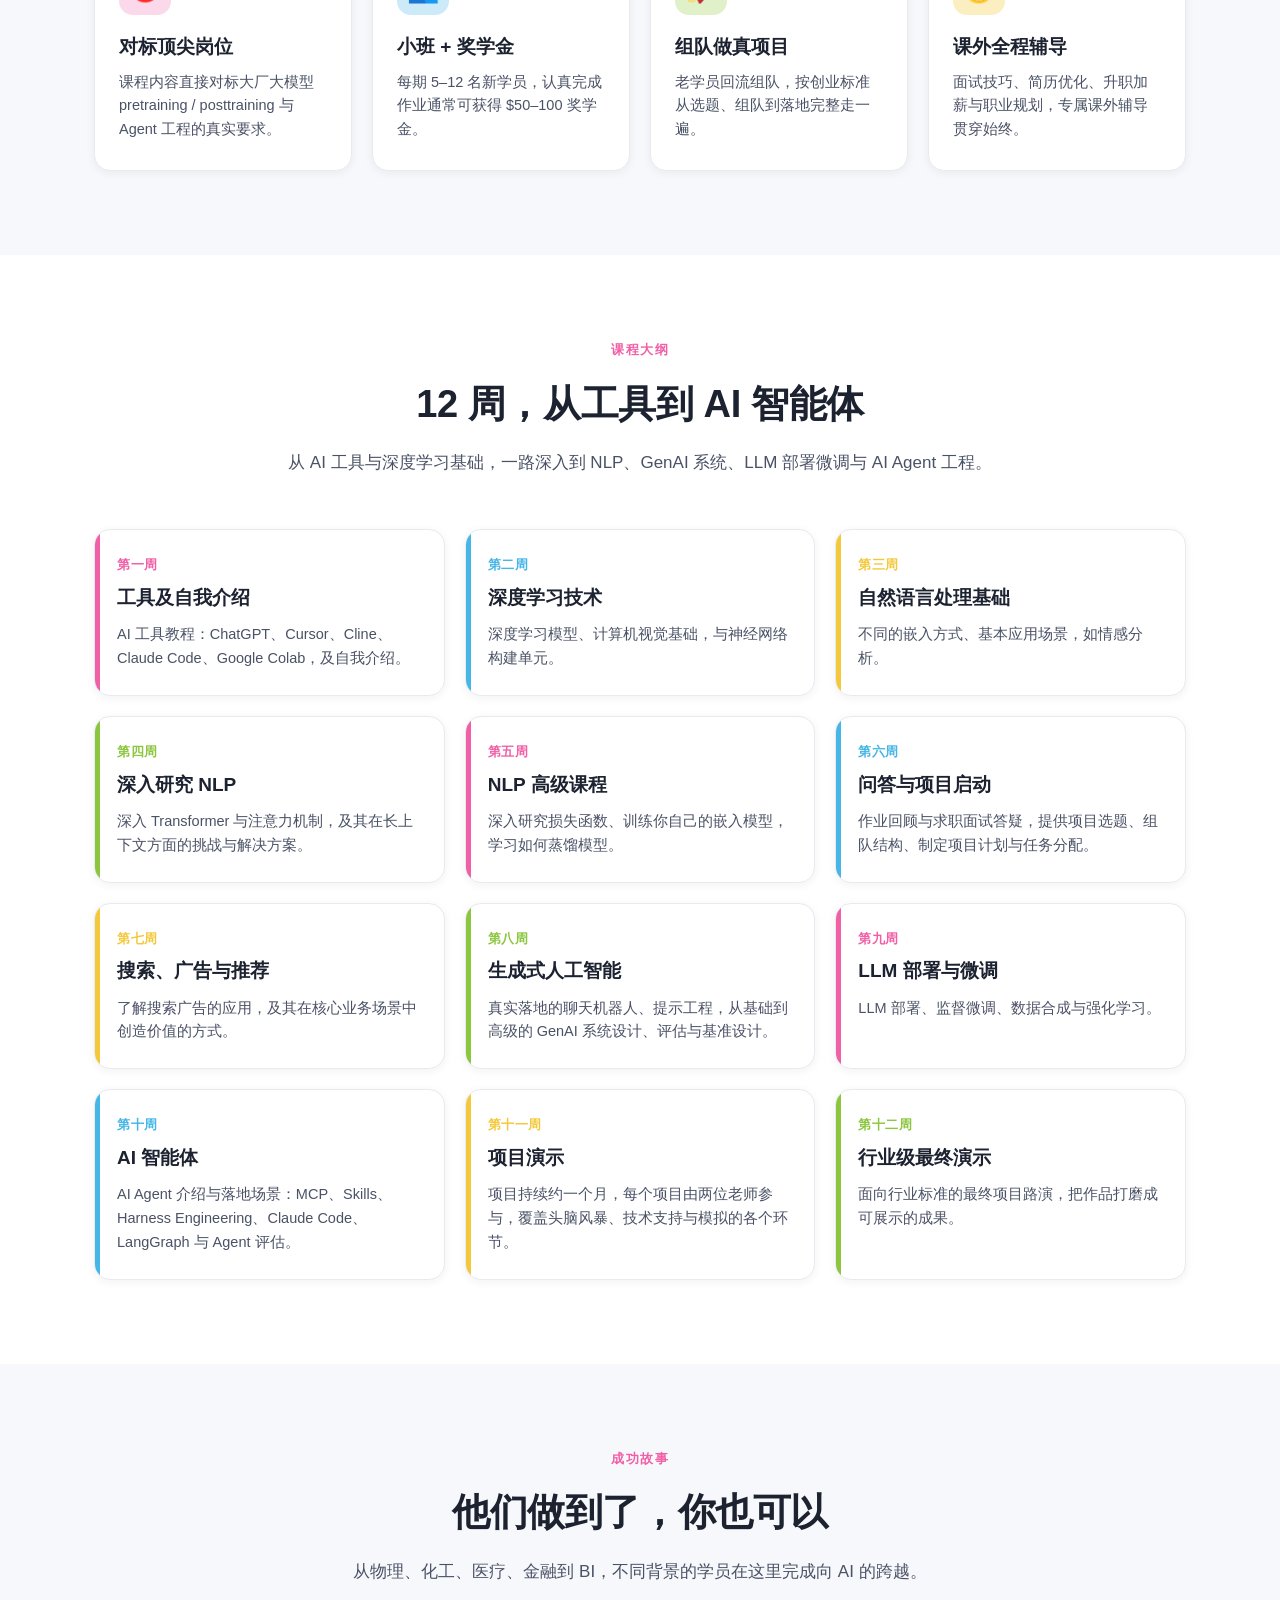
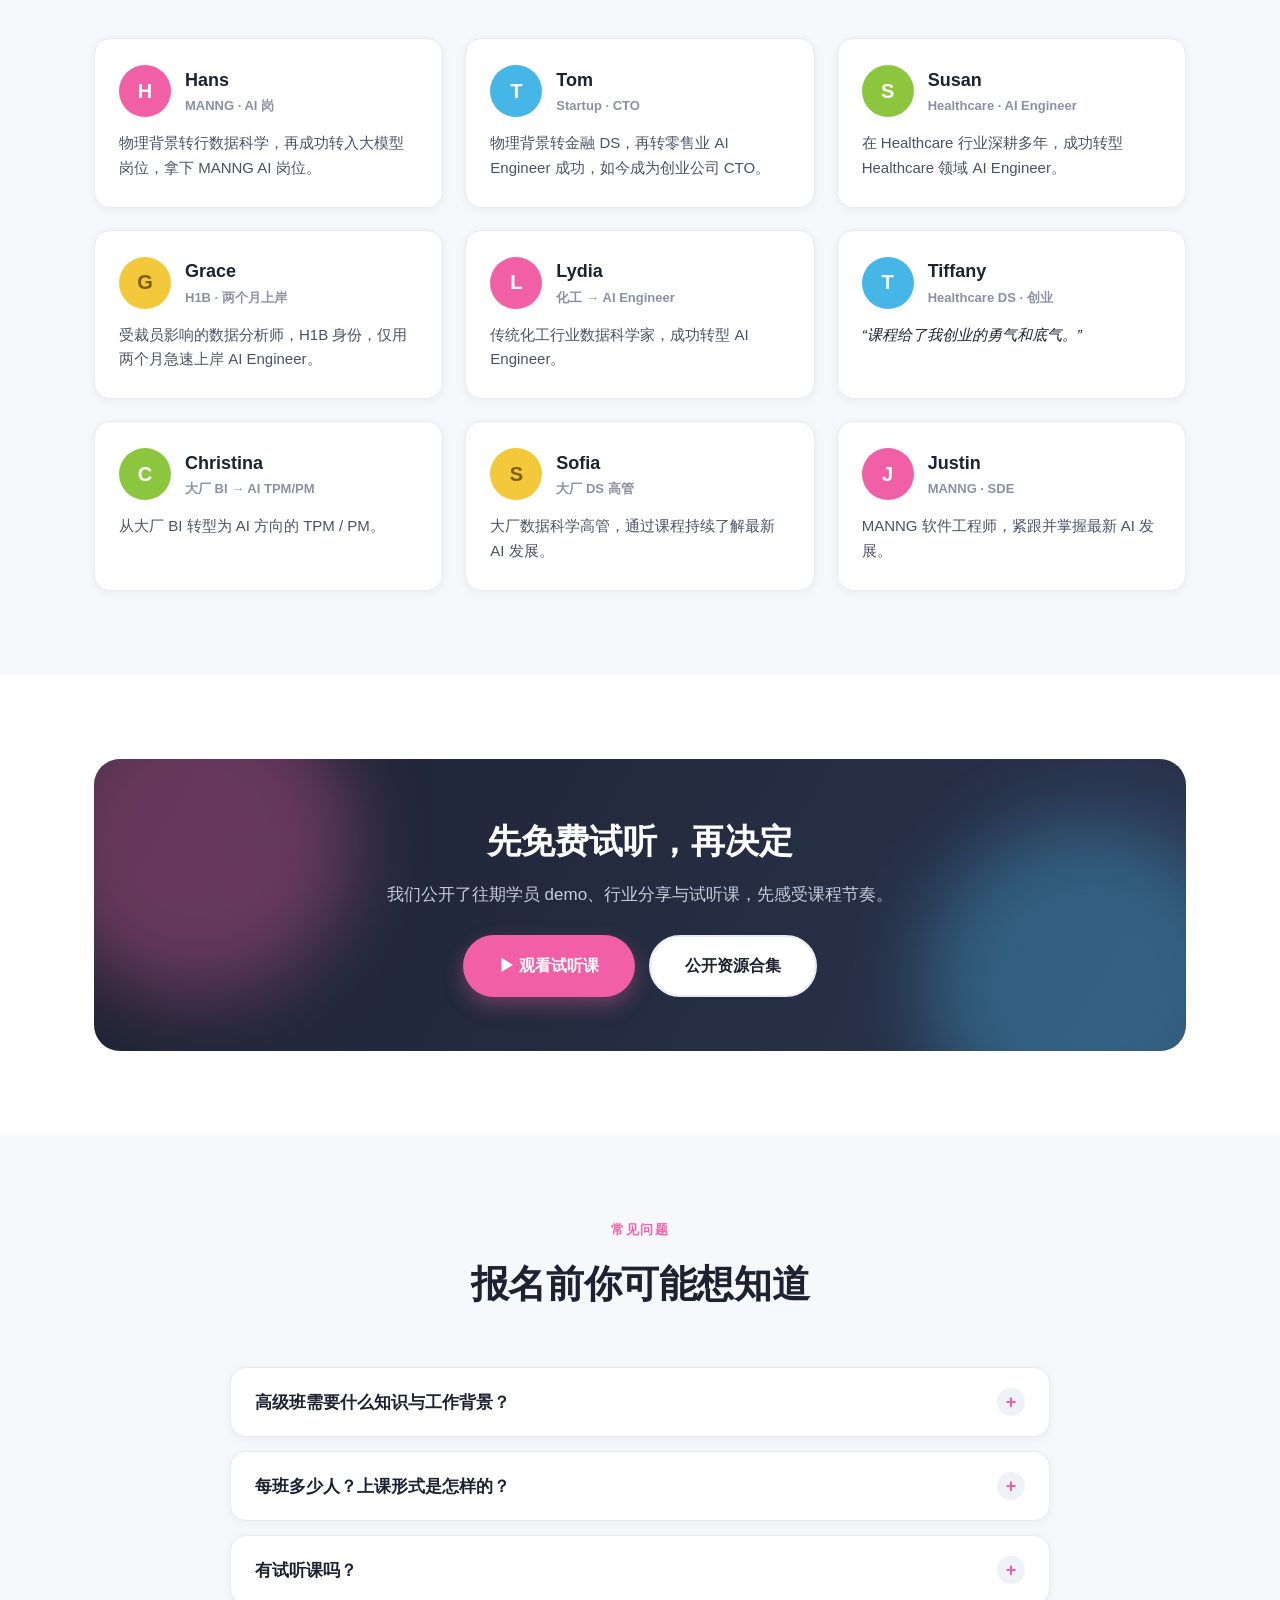
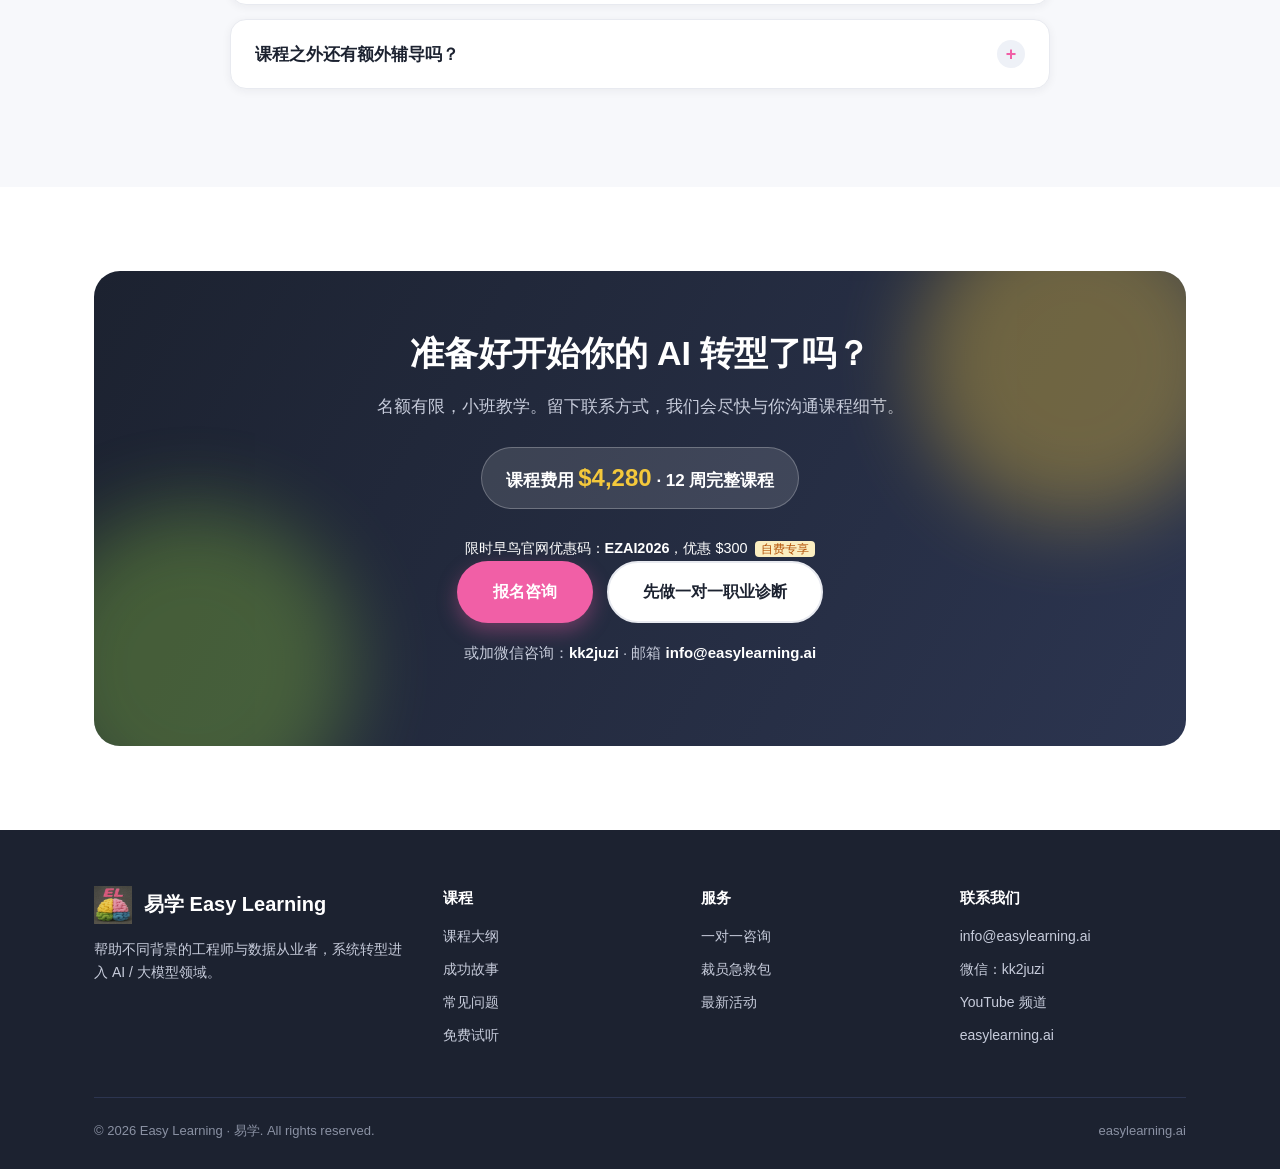
==== commit 54c96c62: "Update NLP+GenAI+Agent course price to $4,280 and add early-bird promo code Raise tuition from $3,98" ====
--- a/index.html
+++ b/index.html
@@ -48,7 +48,8 @@
           <a href="#apply" class="btn btn-primary btn-lg">立即报名咨询</a>
           <a href="#trial" class="btn btn-ghost btn-lg">▶ 免费试听</a>
         </div>
-        <div style="margin-top:18px;"><span class="price-pill">课程费用 <strong>$3,980</strong></span></div>
+        <div style="margin-top:18px;"><span class="price-pill">课程费用 <strong>$4,280</strong></span></div>
+        <div style="margin-top:8px;font-size:0.92em;color:var(--text-2)">限时早鸟官网优惠码：<strong>EZAI2026</strong>，优惠 $300 <span style="font-size:0.85em;background:var(--yellow-soft,#fff8e1);color:#b45309;border-radius:4px;padding:1px 6px;margin-left:4px;">自费专享</span></div>
         <p class="hero-note">12 周小班 · 无需 AI 背景，需具备 Python 与传统机器学习基础</p>
       </div>
       <div class="hero-card reveal">
@@ -238,7 +239,8 @@
         <div class="blob" style="background:var(--yellow);right:-50px;top:-70px;"></div>
         <h2>准备好开始你的 AI 转型了吗？</h2>
         <p>名额有限，小班教学。留下联系方式，我们会尽快与你沟通课程细节。</p>
-        <div class="price">课程费用 <strong>$3,980</strong> · 12 周完整课程</div>
+        <div class="price">课程费用 <strong>$4,280</strong> · 12 周完整课程</div>
+        <div style="margin-top:6px;font-size:0.9em;color:var(--text-2)">限时早鸟官网优惠码：<strong>EZAI2026</strong>，优惠 $300 <span style="font-size:0.85em;background:var(--yellow-soft,#fff8e1);color:#b45309;border-radius:4px;padding:1px 6px;margin-left:4px;">自费专享</span></div>
         <div class="actions">
           <a href="mailto:info@easylearning.ai?subject=NLP+GenAI+Agent 高级班报名咨询" class="btn btn-primary btn-lg">报名咨询</a>
           <a href="consulting.html" class="btn btn-ghost btn-lg">先做一对一职业诊断</a>
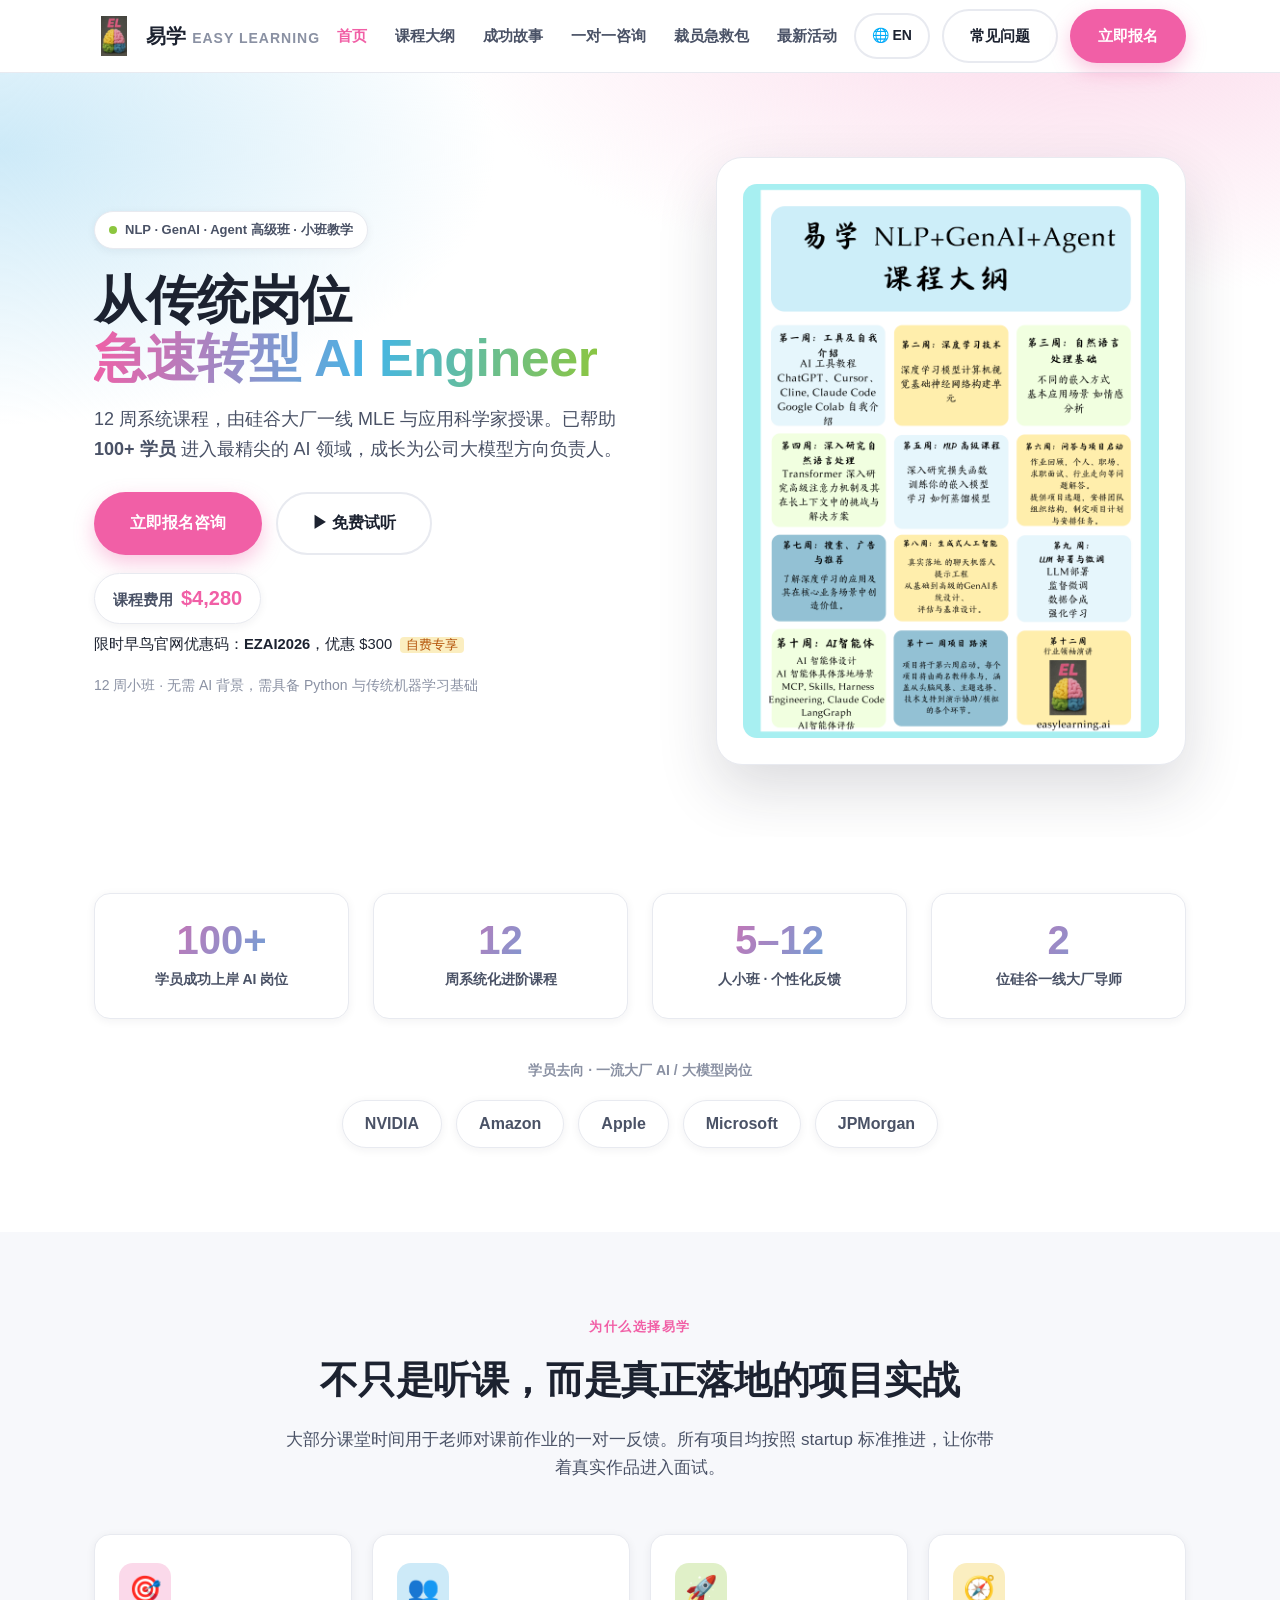
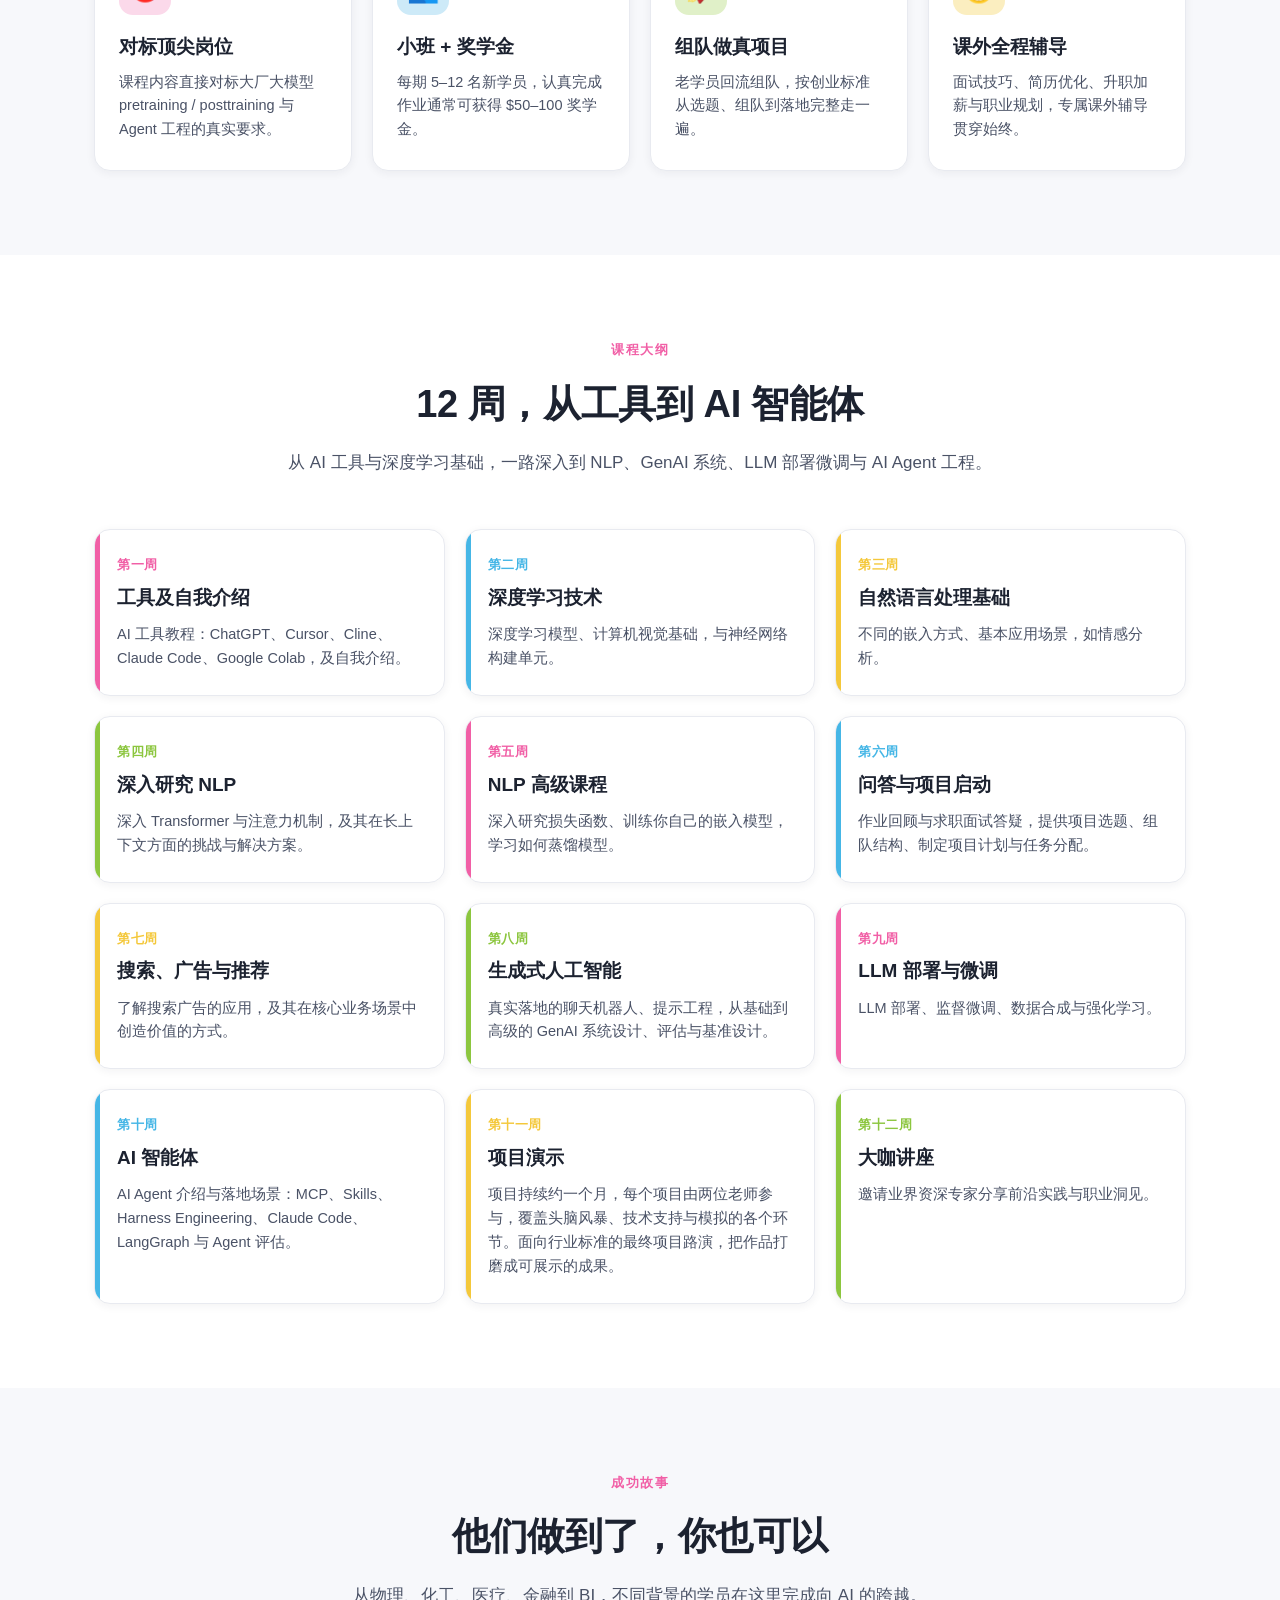
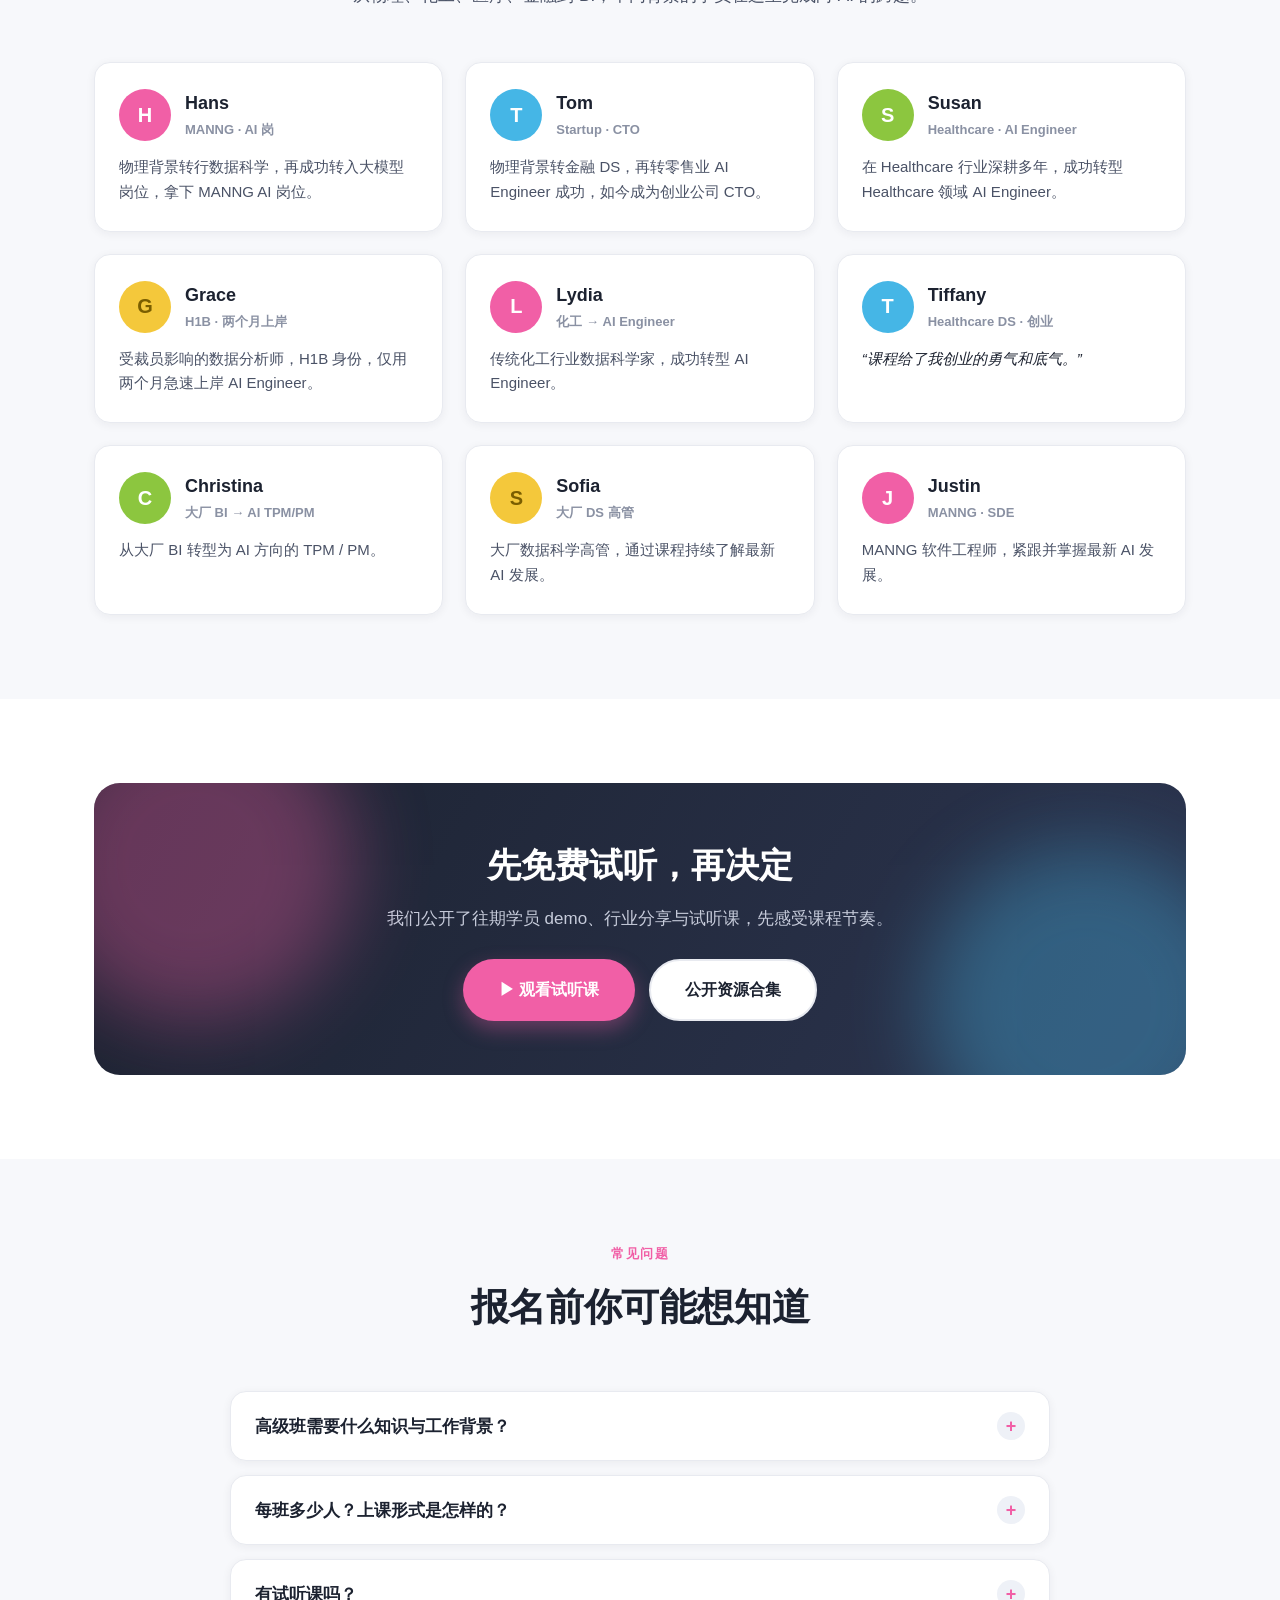
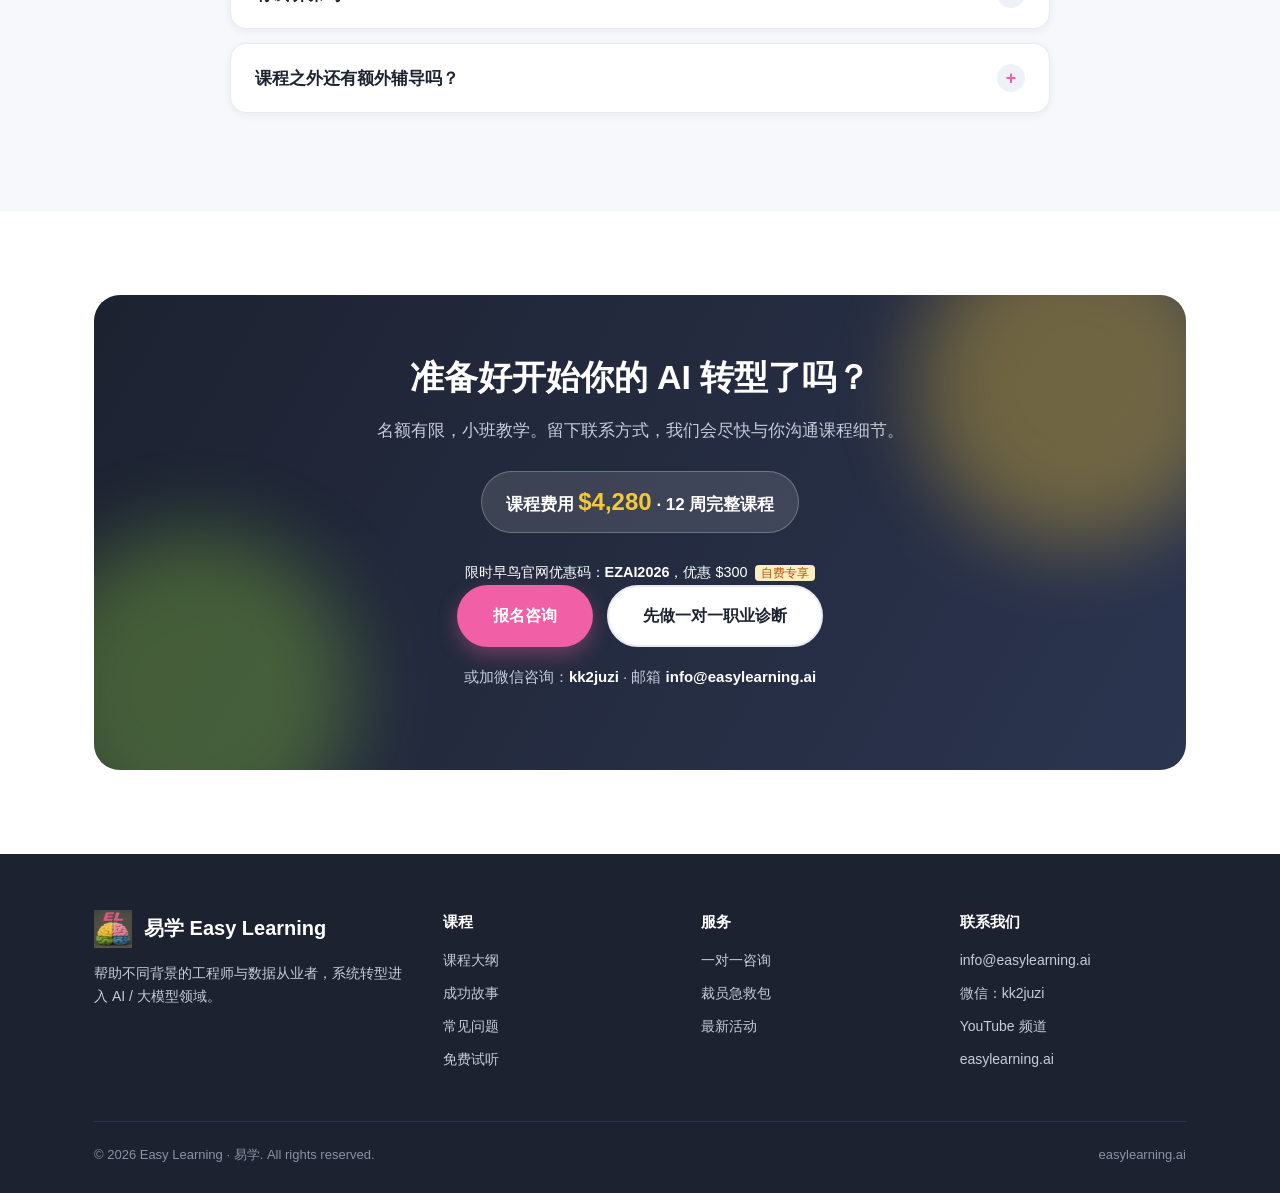
==== commit b612915d: "Update Week 11 and Week 12 syllabus content Add industry-standard final demo description to Week 11;" ====
--- a/index.html
+++ b/index.html
@@ -132,8 +132,8 @@
         <div class="week reveal" style="--c:var(--green)"><div class="wk">第八周</div><h3>生成式人工智能</h3><p>真实落地的聊天机器人、提示工程，从基础到高级的 GenAI 系统设计、评估与基准设计。</p></div>
         <div class="week reveal" style="--c:var(--pink)"><div class="wk">第九周</div><h3>LLM 部署与微调</h3><p>LLM 部署、监督微调、数据合成与强化学习。</p></div>
         <div class="week reveal" style="--c:var(--blue)"><div class="wk">第十周</div><h3>AI 智能体</h3><p>AI Agent 介绍与落地场景：MCP、Skills、Harness Engineering、Claude Code、LangGraph 与 Agent 评估。</p></div>
-        <div class="week reveal" style="--c:var(--yellow)"><div class="wk">第十一周</div><h3>项目演示</h3><p>项目持续约一个月，每个项目由两位老师参与，覆盖头脑风暴、技术支持与模拟的各个环节。</p></div>
-        <div class="week reveal" style="--c:var(--green)"><div class="wk">第十二周</div><h3>行业级最终演示</h3><p>面向行业标准的最终项目路演，把作品打磨成可展示的成果。</p></div>
+        <div class="week reveal" style="--c:var(--yellow)"><div class="wk">第十一周</div><h3>项目演示</h3><p>项目持续约一个月，每个项目由两位老师参与，覆盖头脑风暴、技术支持与模拟的各个环节。面向行业标准的最终项目路演，把作品打磨成可展示的成果。</p></div>
+        <div class="week reveal" style="--c:var(--green)"><div class="wk">第十二周</div><h3>大咖讲座</h3><p>邀请业界资深专家分享前沿实践与职业洞见。</p></div>
       </div>
     </div>
   </section>
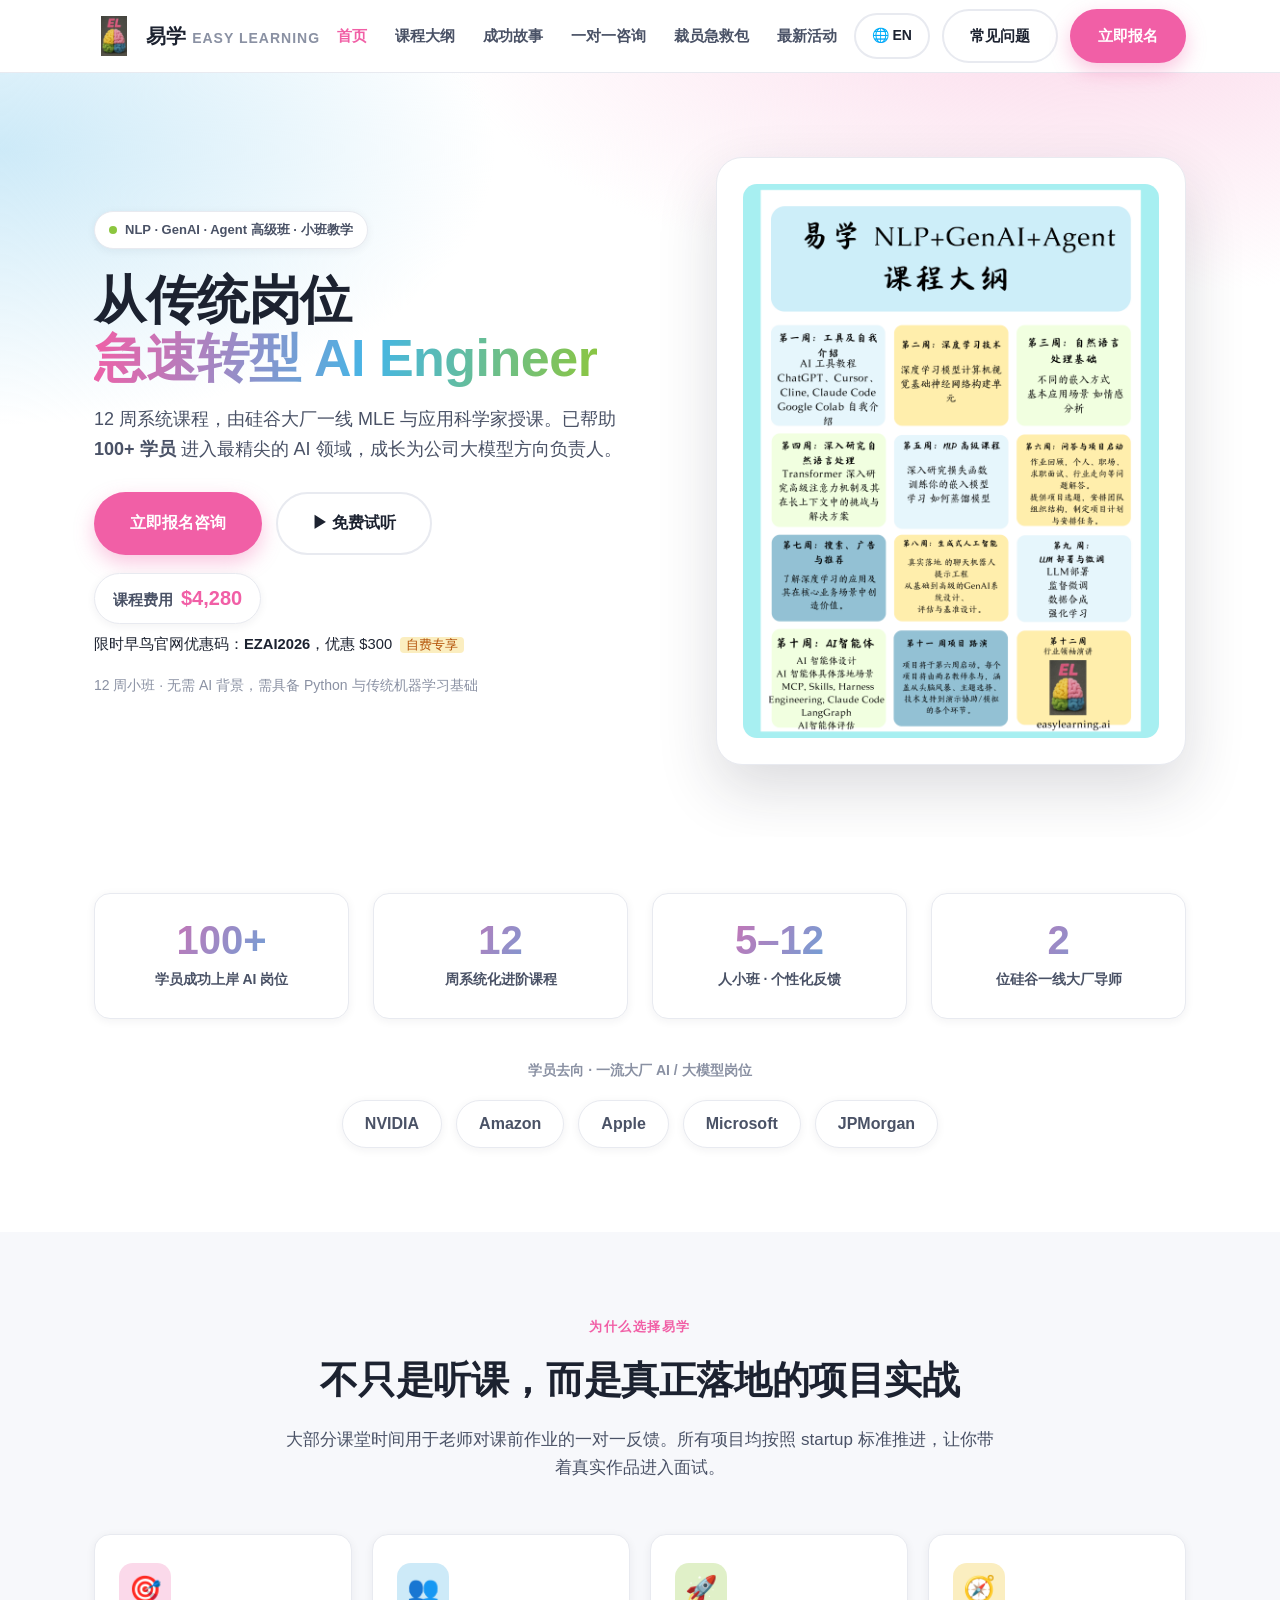
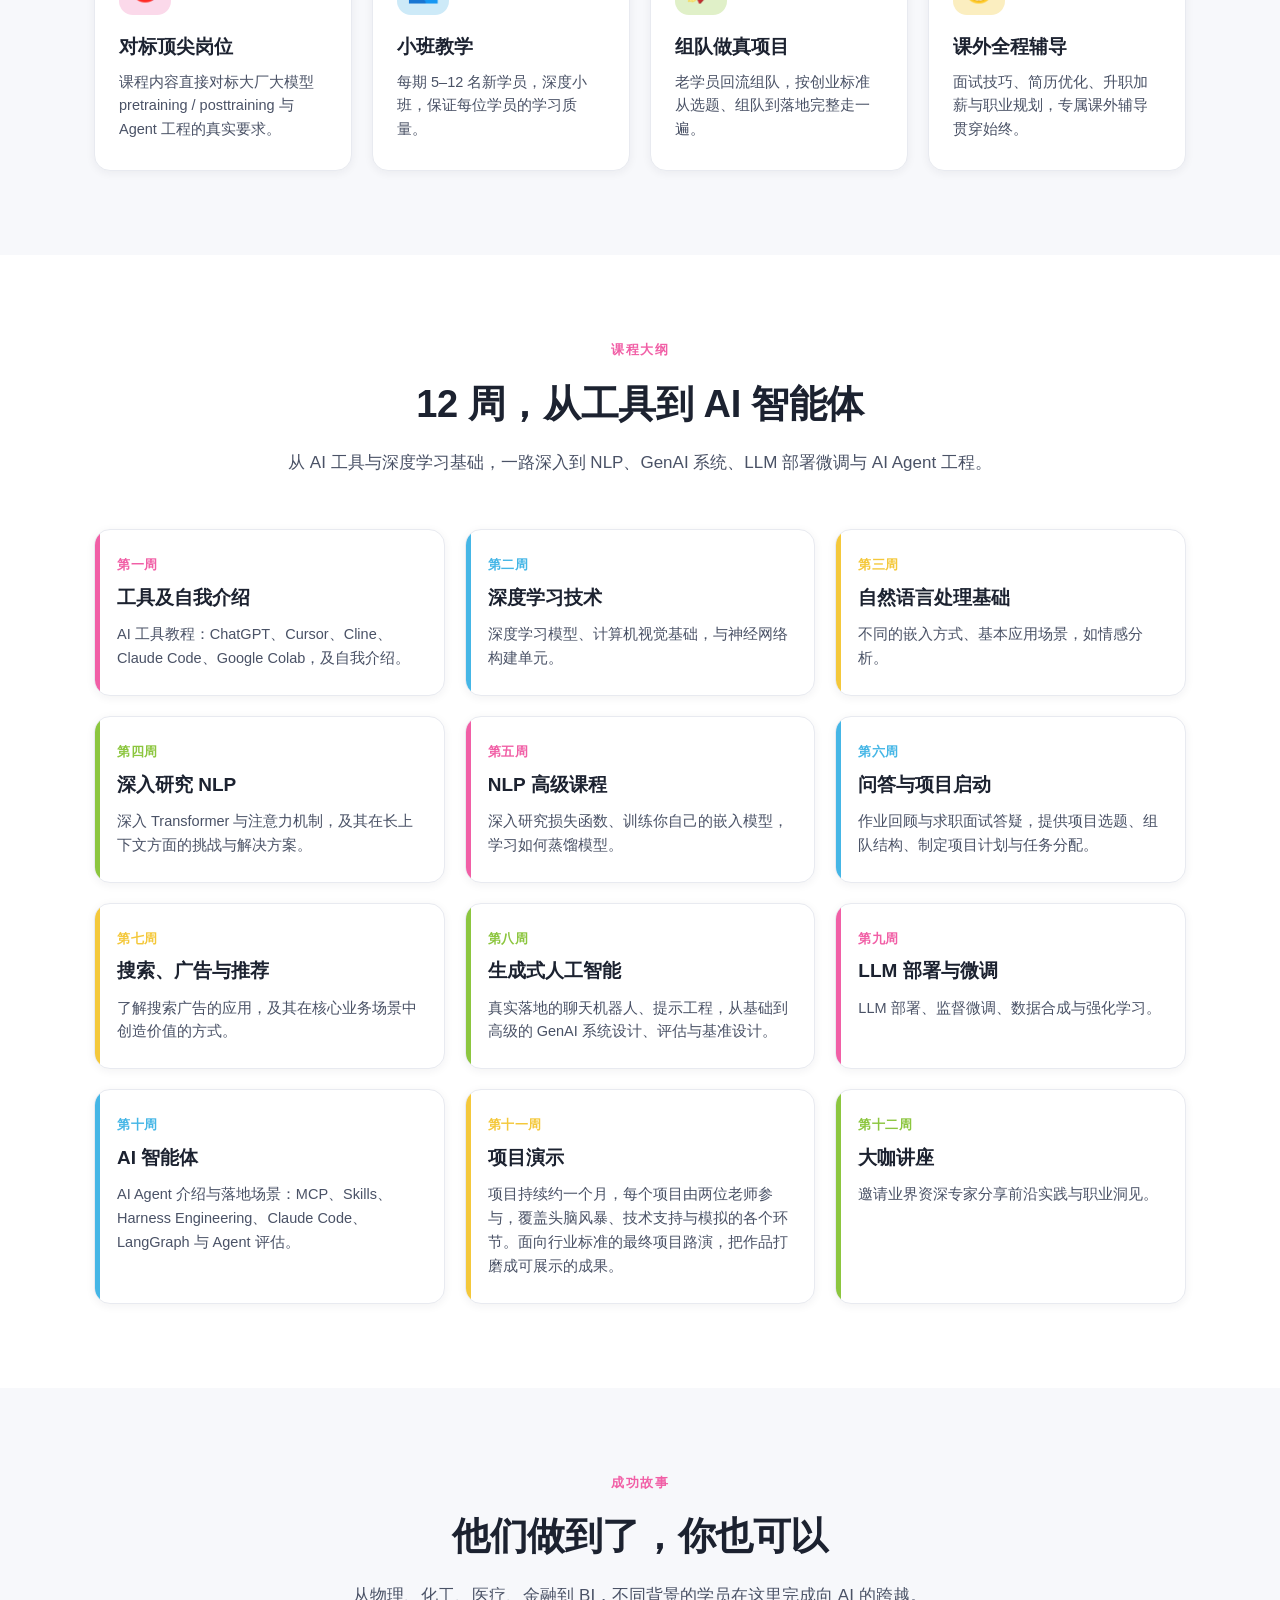
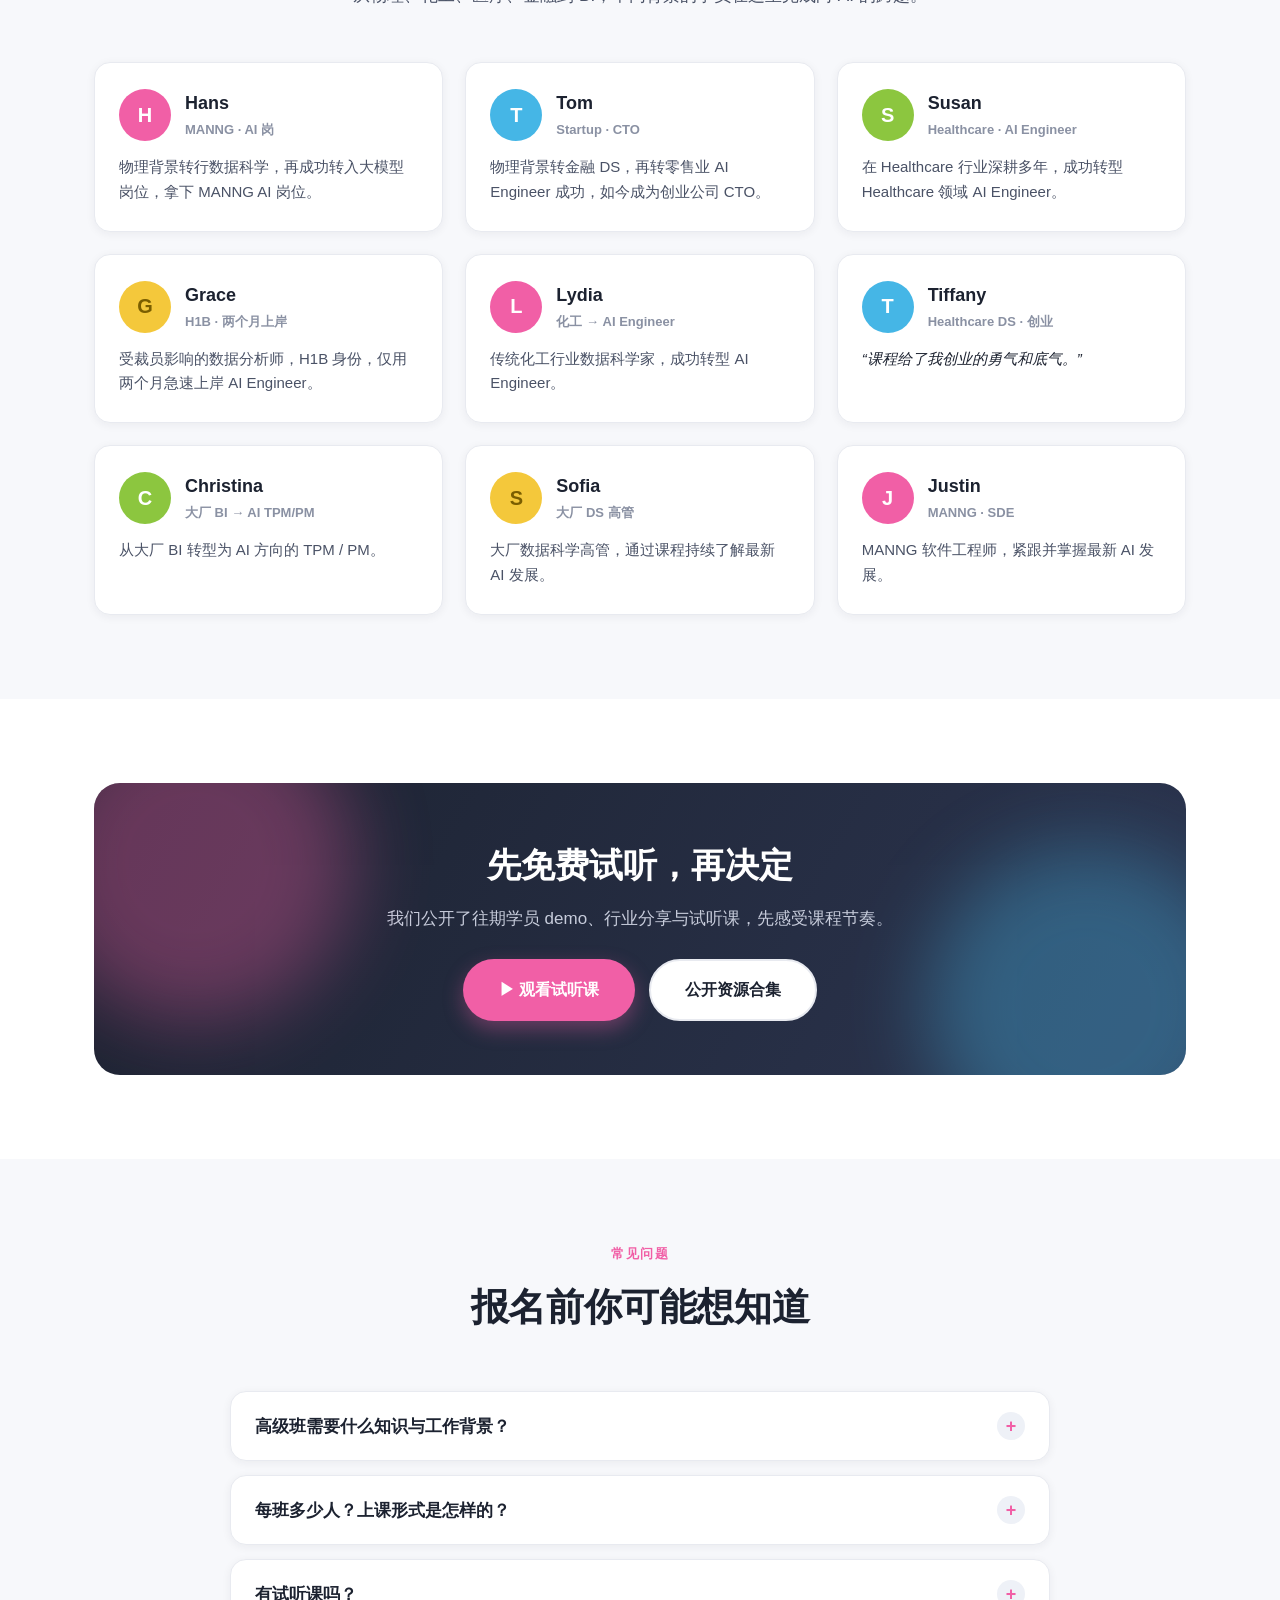
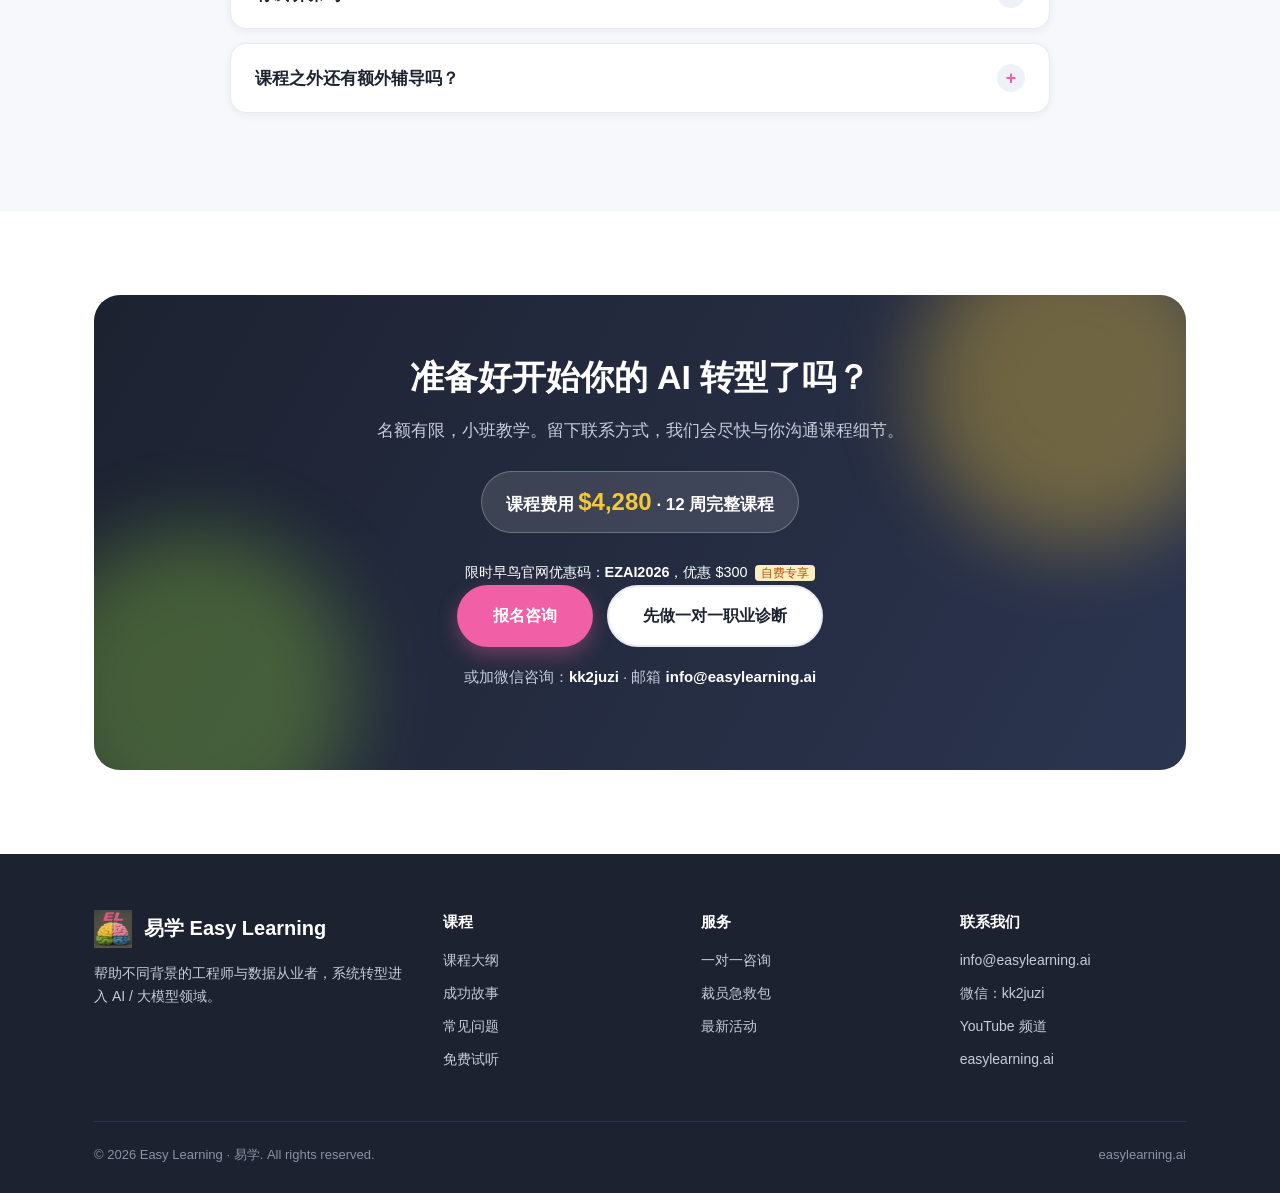
==== commit 16106f97: "Remove scholarship mentions from all pages Co-Authored-By: Claude Sonnet 4.6 <noreply@anthropic.com>" ====
--- a/index.html
+++ b/index.html
@@ -96,8 +96,8 @@
         </div>
         <div class="service reveal">
           <div class="ico" style="background:var(--blue-soft);color:var(--blue)">👥</div>
-          <h3>小班 + 奖学金</h3>
-          <p>每期 5–12 名新学员，认真完成作业通常可获得 $50–100 奖学金。</p>
+          <h3>小班教学</h3>
+          <p>每期 5–12 名新学员，深度小班，保证每位学员的学习质量。</p>
         </div>
         <div class="service reveal">
           <div class="ico" style="background:var(--green-soft);color:var(--green)">🚀</div>
@@ -217,7 +217,7 @@
         </div>
         <div class="faq-item reveal">
           <button class="faq-q">每班多少人？上课形式是怎样的？<span class="ico">+</span></button>
-          <div class="faq-a"><div class="inner">每期采用小班教学，5–12 名新学员。大部分课堂时间用于老师对课前作业的一对一反馈，并依据完成情况发放奖学金——认真完成作业的学员通常可获得 $50–100。老学员回流则一起组队做项目，通常只有几个人；老师不为其作业评分、也无奖学金，但优秀项目可能获得项目奖金。我们所有项目都按 startup 标准推进。</div></div>
+          <div class="faq-a"><div class="inner">每期采用小班教学，5–12 名新学员。大部分课堂时间用于老师对课前作业的深入讲解。老学员回流则一起组队做项目。我们所有项目都按 startup 标准推进。</div></div>
         </div>
         <div class="faq-item reveal">
           <button class="faq-q">有试听课吗？<span class="ico">+</span></button>
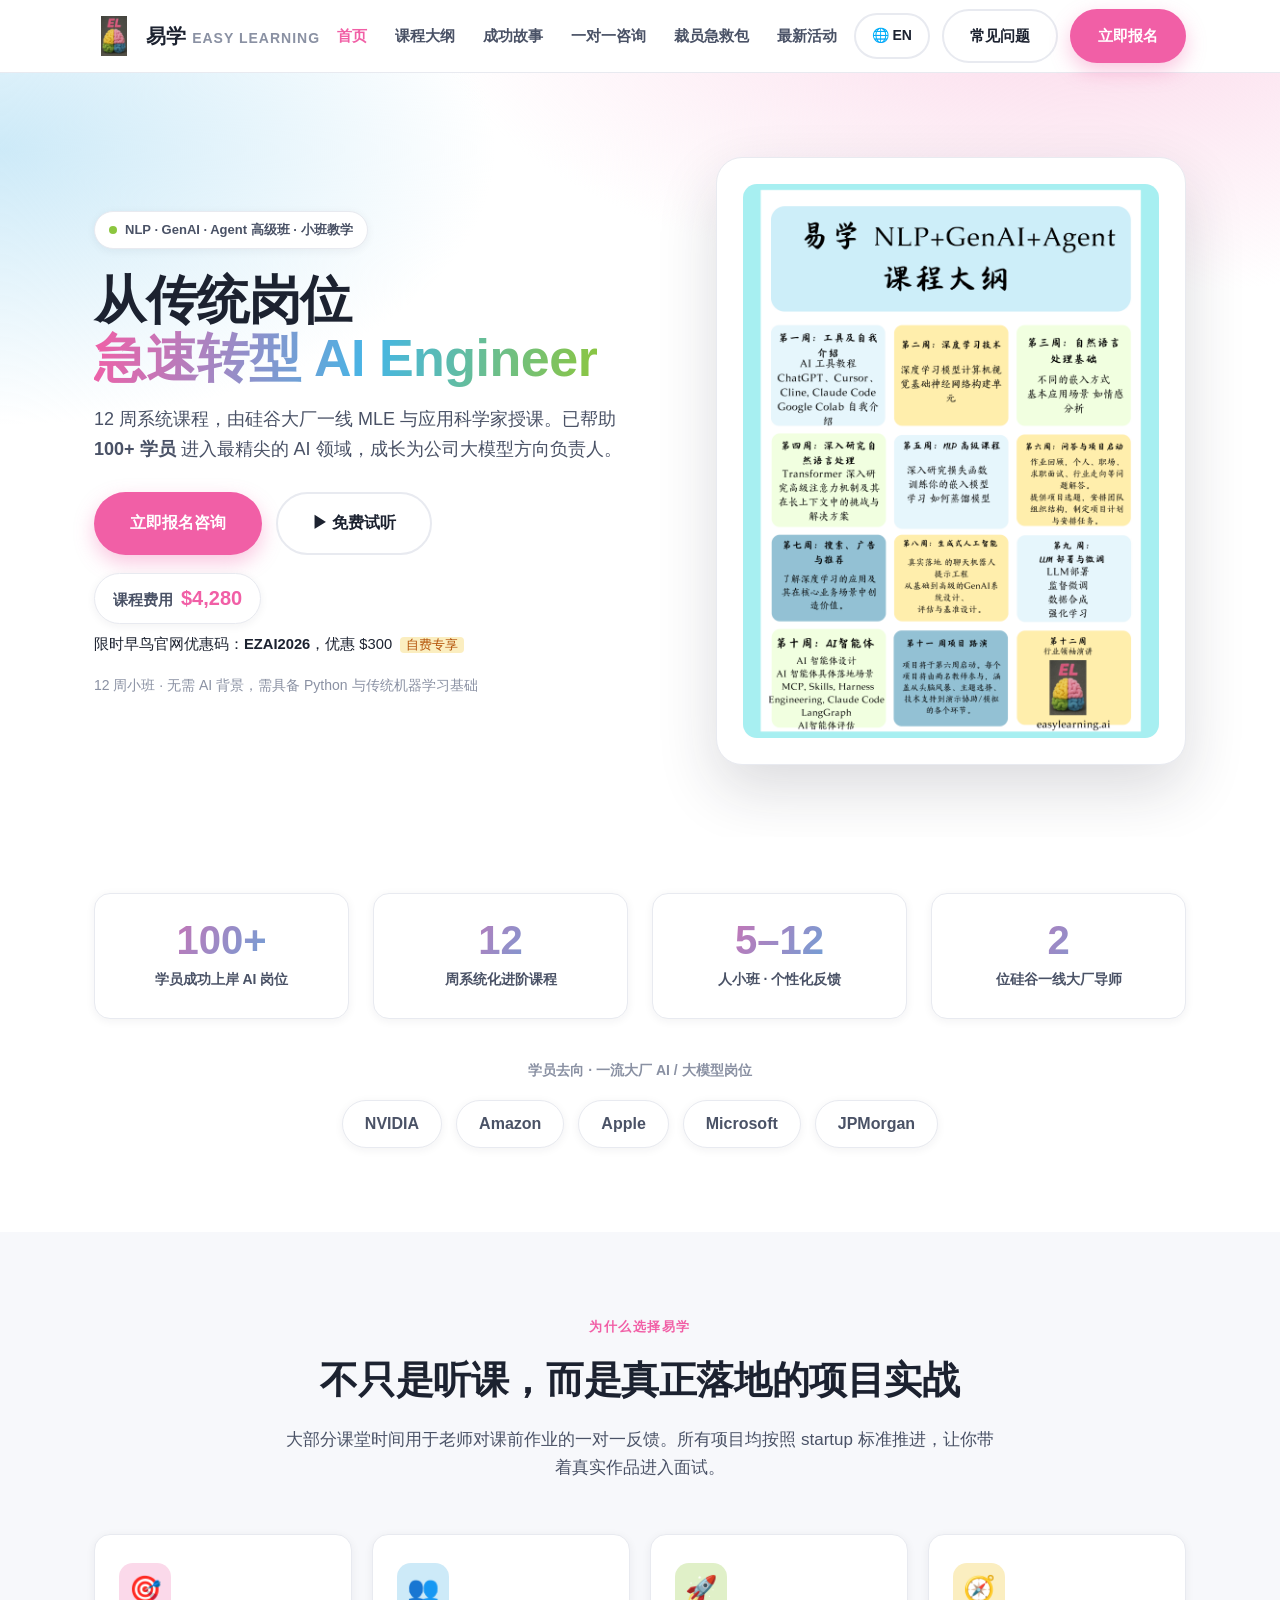
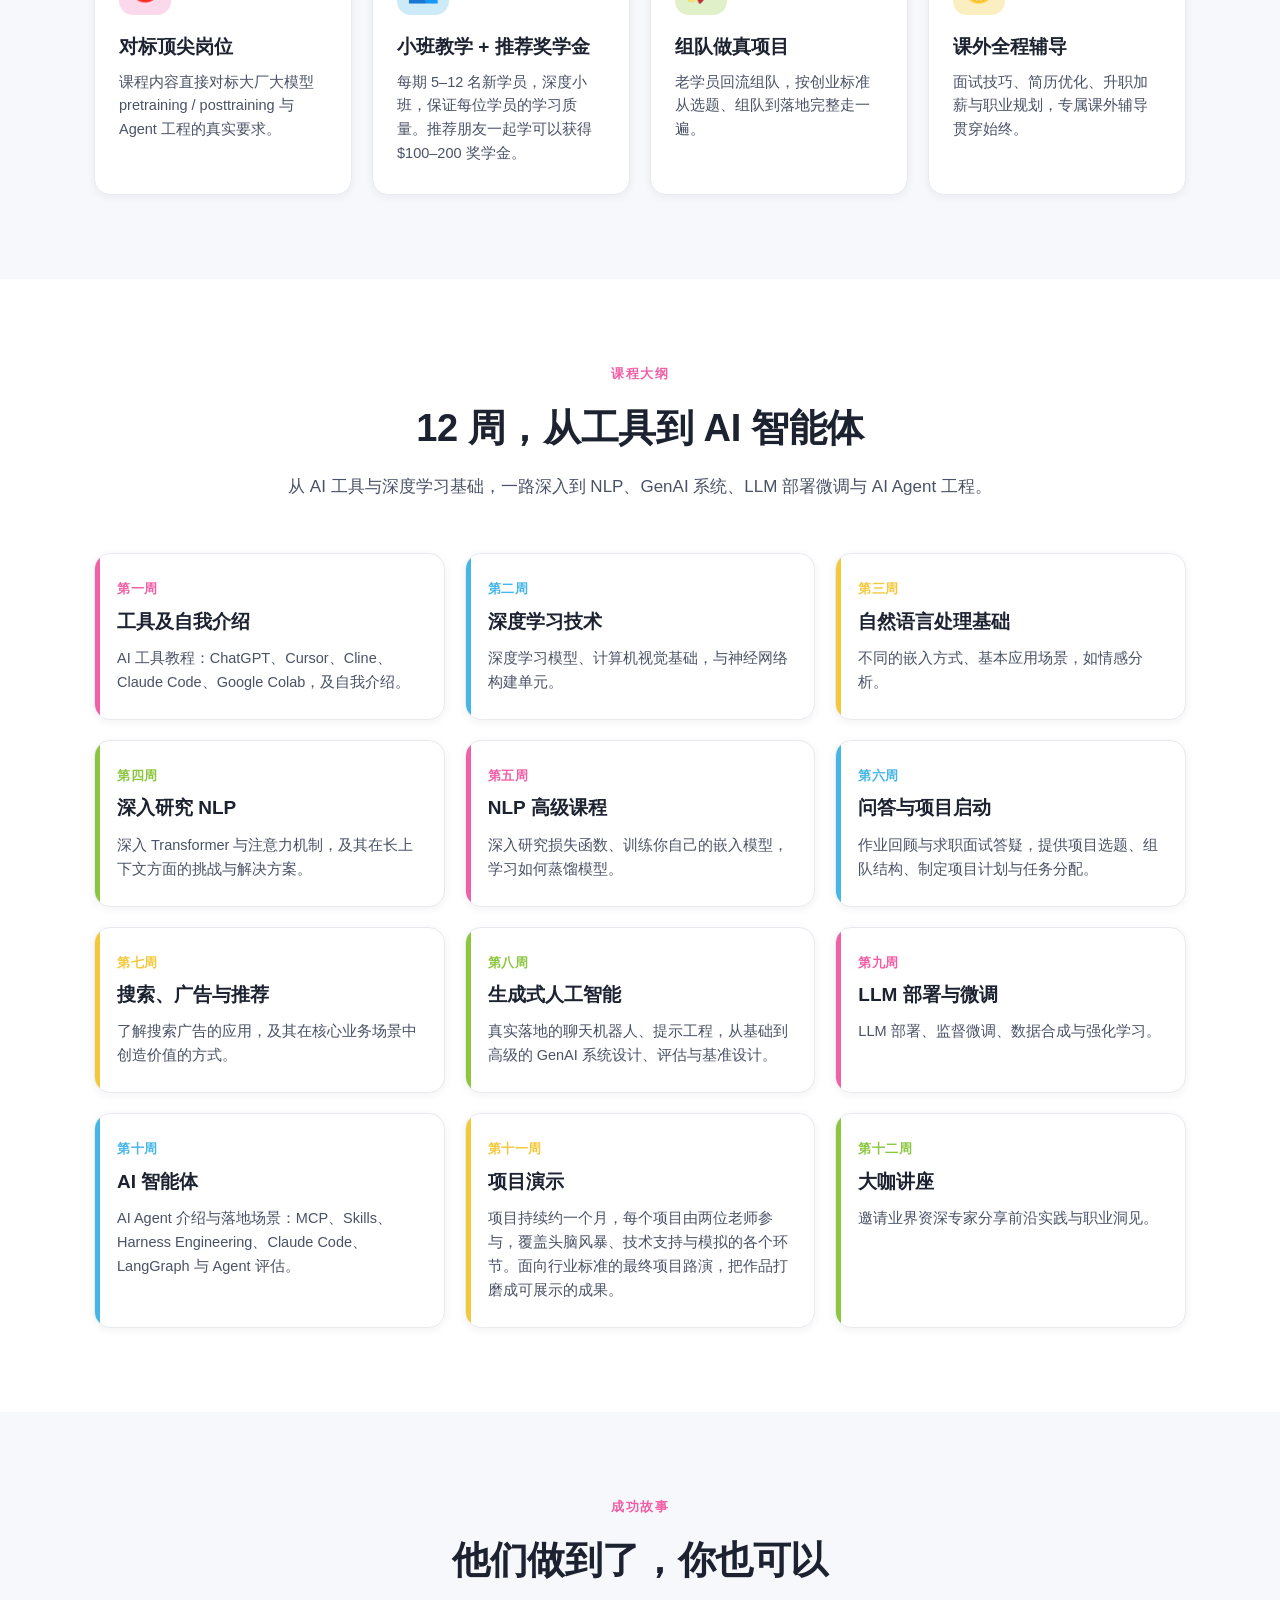
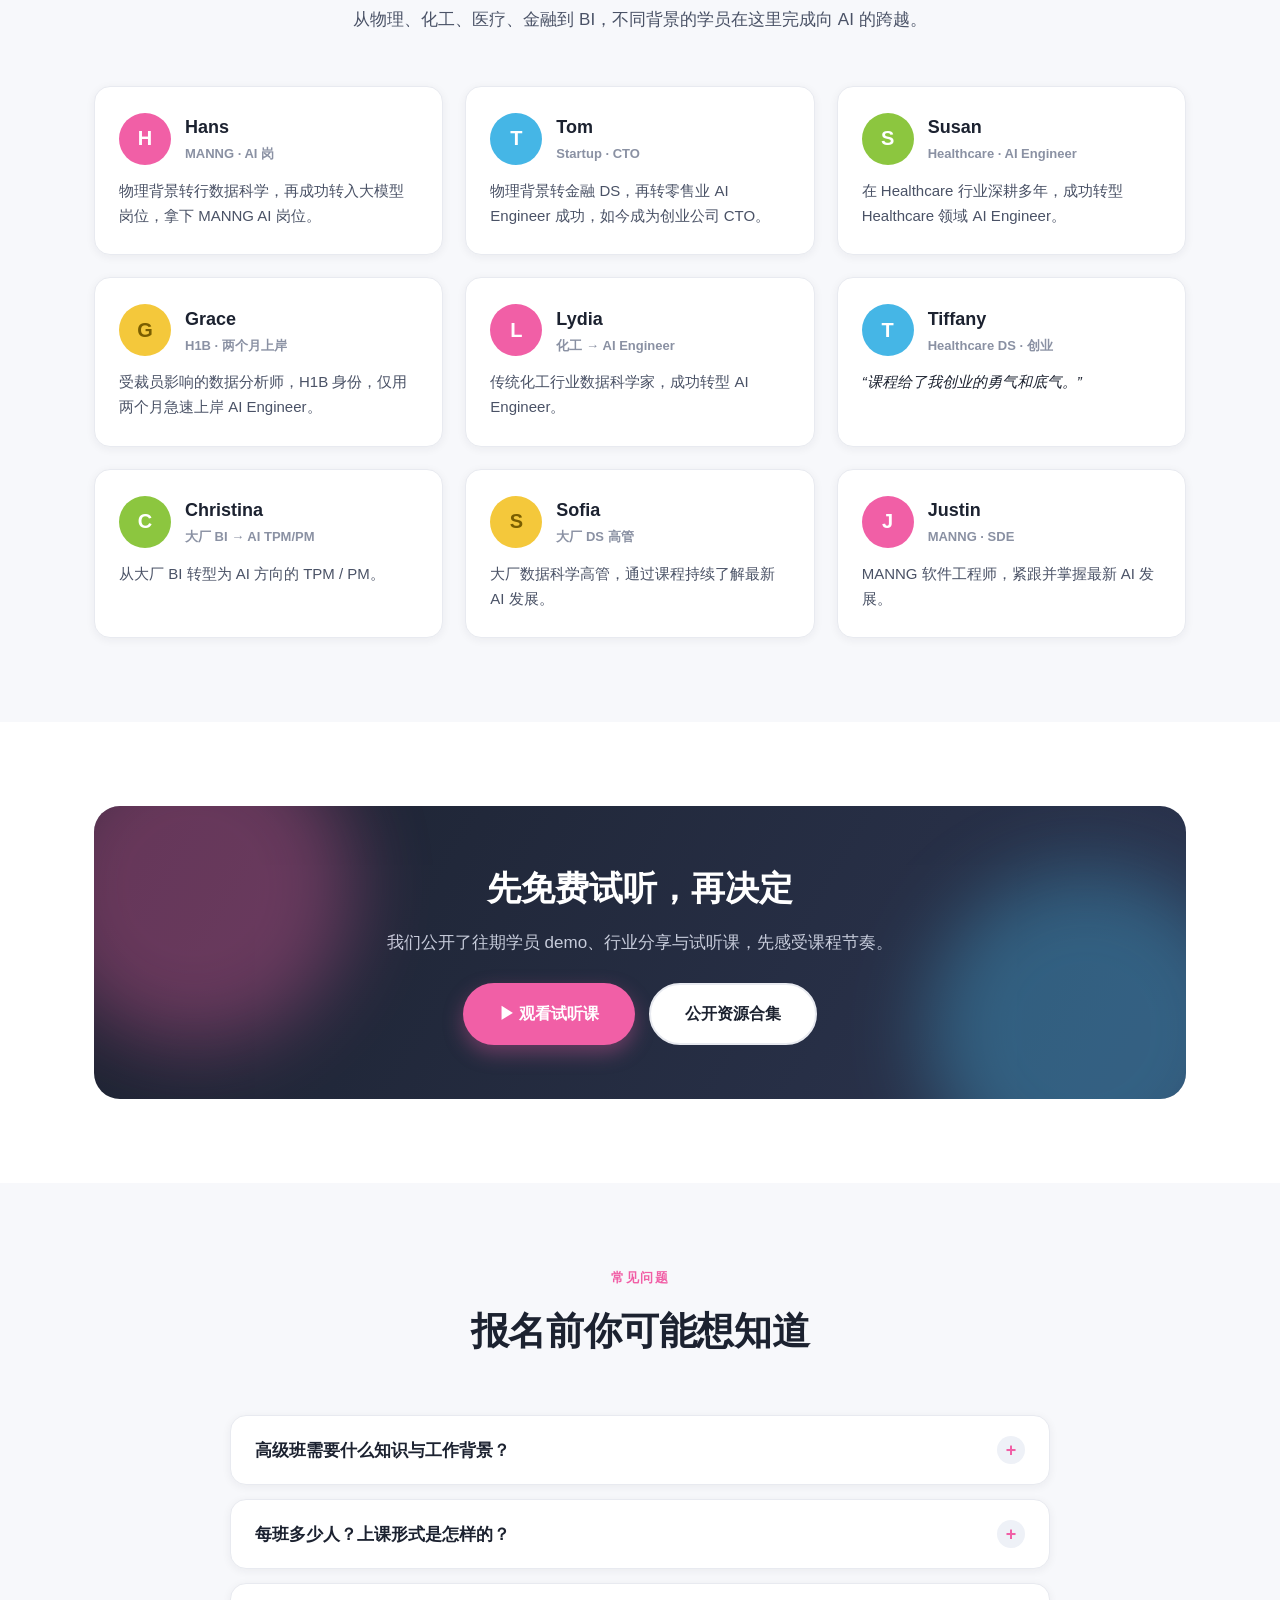
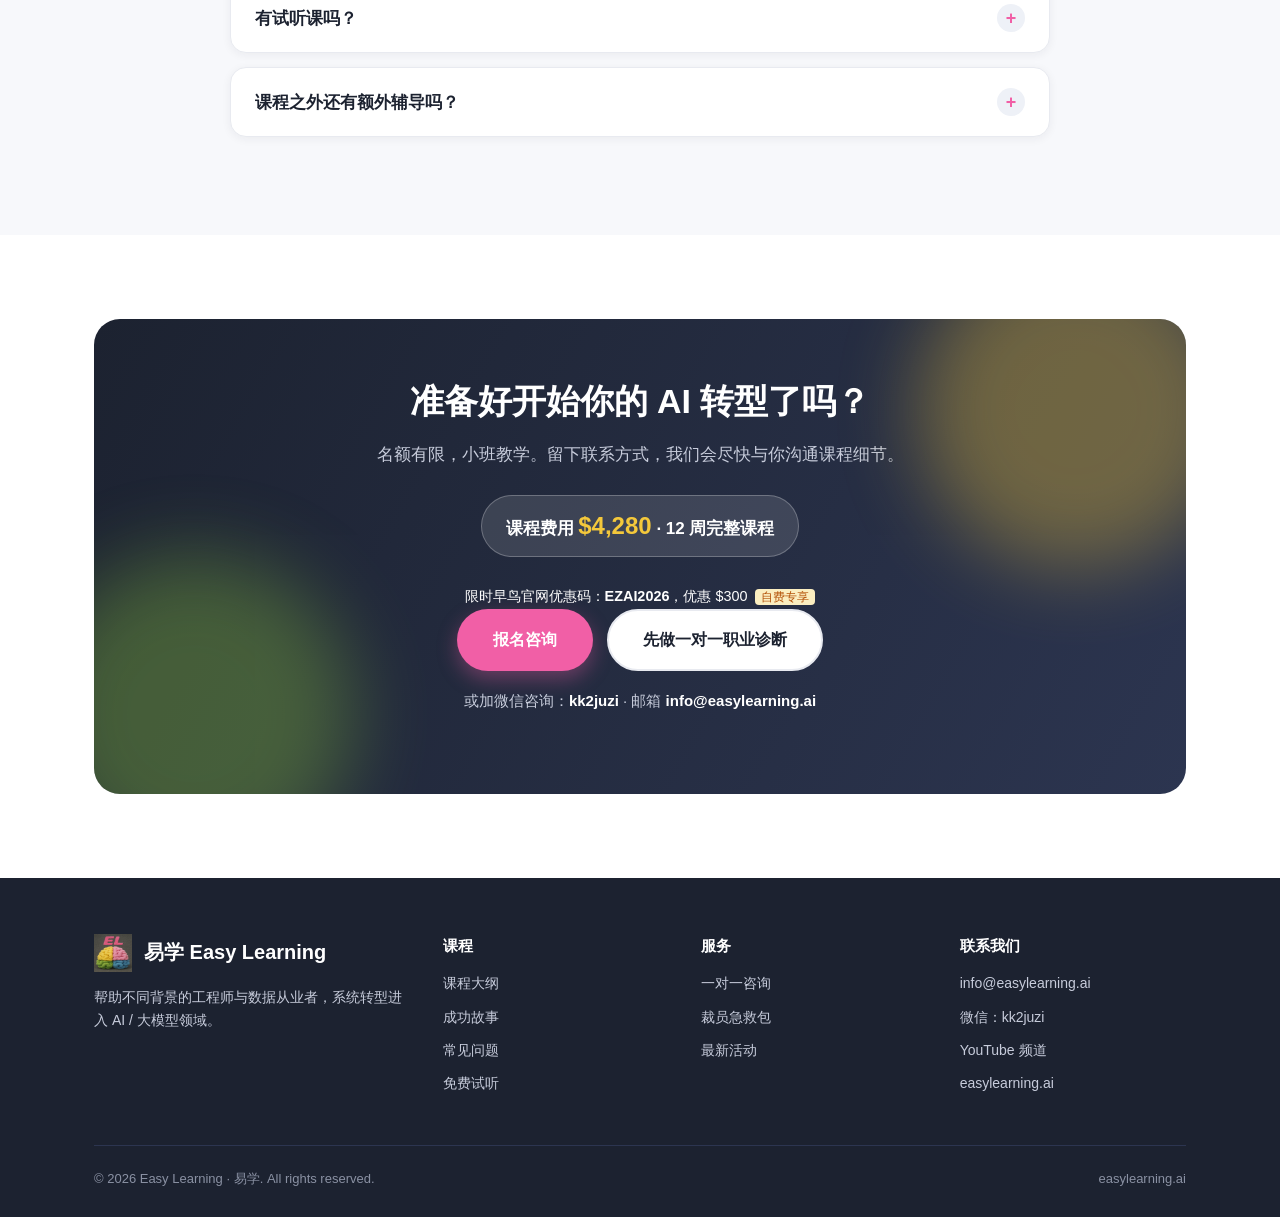
==== commit 1e9b08c9: "Add referral scholarship info to small cohort section Co-Authored-By: Claude Sonnet 4.6 <noreply@ant" ====
--- a/index.html
+++ b/index.html
@@ -96,8 +96,8 @@
         </div>
         <div class="service reveal">
           <div class="ico" style="background:var(--blue-soft);color:var(--blue)">👥</div>
-          <h3>小班教学</h3>
-          <p>每期 5–12 名新学员，深度小班，保证每位学员的学习质量。</p>
+          <h3>小班教学 + 推荐奖学金</h3>
+          <p>每期 5–12 名新学员，深度小班，保证每位学员的学习质量。推荐朋友一起学可以获得 $100–200 奖学金。</p>
         </div>
         <div class="service reveal">
           <div class="ico" style="background:var(--green-soft);color:var(--green)">🚀</div>
